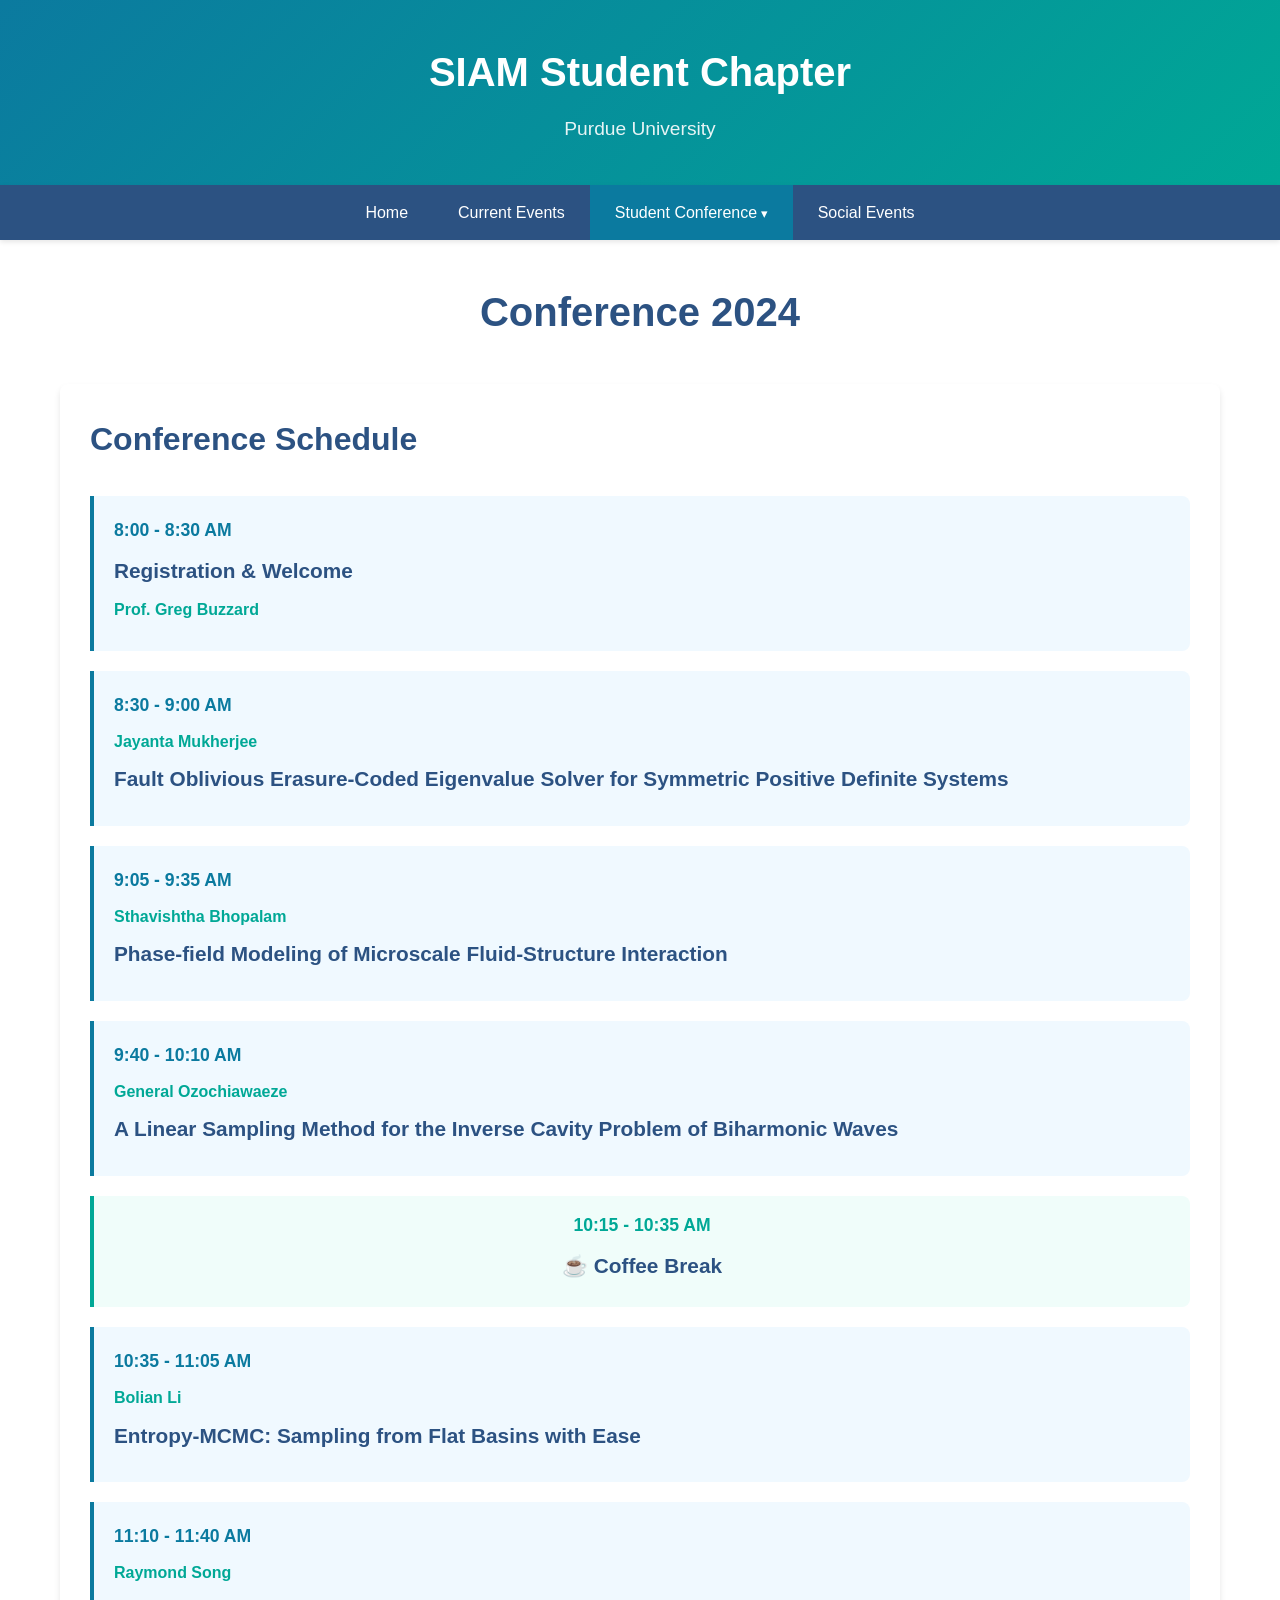
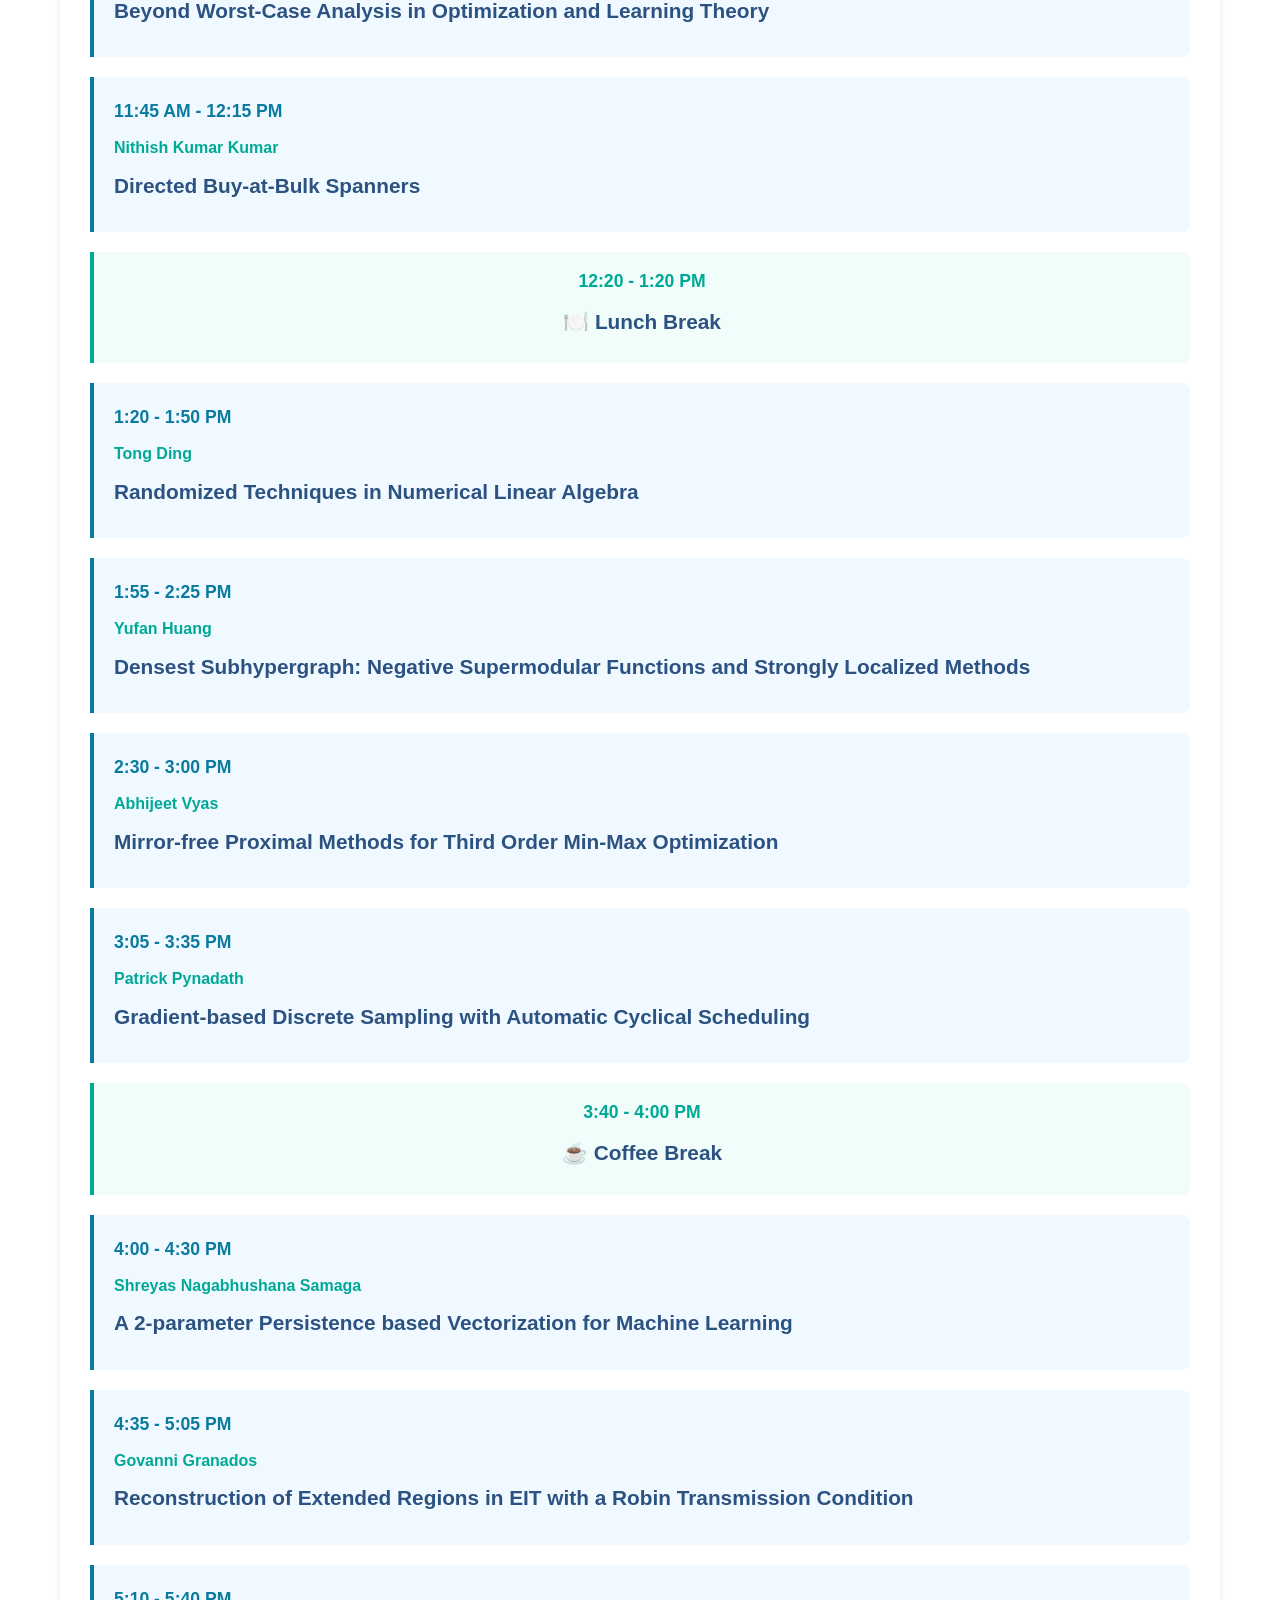
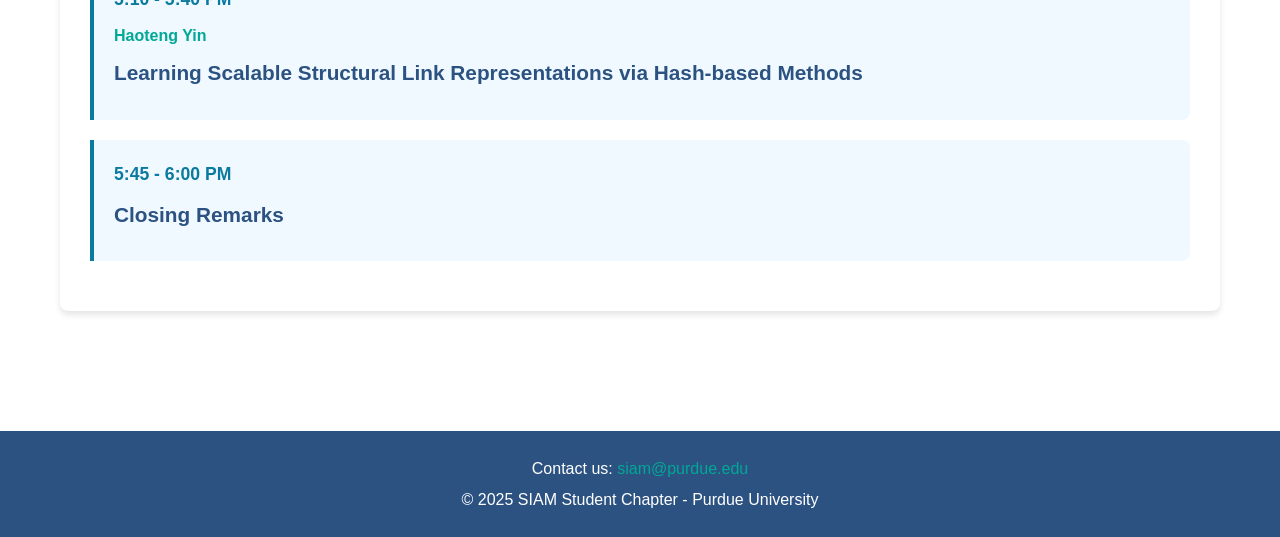
==== conference-2024.html @ 94945d8a "Linked the conference 2026 page from all other pages." ====
<!DOCTYPE html>
<html lang="en">
<head>
    <meta charset="UTF-8">
    <meta name="viewport" content="width=device-width, initial-scale=1.0">
    <title>Conference 2024 - SIAM Student Chapter</title>
    <style>
        * {
            margin: 0;
            padding: 0;
            box-sizing: border-box;
        }
        
        body {
            font-family: 'Segoe UI', Tahoma, Geneva, Verdana, sans-serif;
            line-height: 1.6;
            color: #333;
        }
        
        header {
            background: linear-gradient(135deg, #0B7A9F 0%, #00A896 100%);
            color: white;
            padding: 40px 20px;
            text-align: center;
        }
        
        header h1 {
            font-size: 2.5em;
            margin-bottom: 10px;
        }
        
        header p {
            font-size: 1.2em;
            opacity: 0.9;
        }
        
        nav {
            background-color: #2c5282;
            padding: 0;
            box-shadow: 0 2px 5px rgba(0,0,0,0.1);
        }
        
        nav ul {
            list-style: none;
            display: flex;
            justify-content: center;
            flex-wrap: wrap;
        }
        
        nav ul li {
            margin: 0;
            position: relative;
        }
        
        nav ul li a {
            display: block;
            padding: 15px 25px;
            color: white;
            text-decoration: none;
            transition: background-color 0.3s;
        }
        
        nav ul li a:hover,
        nav ul li a.active {
            background-color: #0B7A9F;
        }
        
        .dropdown {
            position: relative;
        }
        
        .dropdown-content {
            display: none;
            position: absolute;
            background-color: #2c5282;
            min-width: 200px;
            box-shadow: 0px 8px 16px rgba(0,0,0,0.2);
            z-index: 1;
            top: 100%;
            left: 0;
        }
        
        .dropdown-content a {
            padding: 12px 20px;
            display: block;
            border-bottom: 1px solid rgba(255,255,255,0.1);
        }
        
        .dropdown-content a:hover {
            background-color: #0B7A9F;
        }
        
        .dropdown:hover .dropdown-content {
            display: block;
        }
        
        .dropdown > a::after {
            content: ' ▾';
            font-size: 0.8em;
        }
        
        .container {
            max-width: 1200px;
            margin: 0 auto;
            padding: 40px 20px;
        }
        
        .page-title {
            text-align: center;
            font-size: 2.5em;
            margin-bottom: 40px;
            color: #2c5282;
        }
        
        .schedule-section {
            background: white;
            border-radius: 8px;
            padding: 30px;
            box-shadow: 0 4px 6px rgba(0,0,0,0.1);
            margin-bottom: 30px;
        }
        
        .schedule-item {
            border-left: 4px solid #0B7A9F;
            padding: 20px;
            margin-bottom: 20px;
            background-color: #f0f9ff;
            border-radius: 0 8px 8px 0;
        }
        
        .schedule-item h3 {
            color: #2c5282;
            font-size: 1.3em;
            margin-bottom: 10px;
        }
        
        .schedule-item .time {
            font-weight: bold;
            color: #0B7A9F;
            font-size: 1.1em;
            margin-bottom: 10px;
        }
        
        .schedule-item .speaker {
            color: #00A896;
            font-weight: 600;
            margin-bottom: 8px;
        }
        
        .break-item {
            border-left: 4px solid #00A896;
            background-color: #f0fdfa;
            text-align: center;
            padding: 15px;
        }
        
        .break-item .time {
            color: #00A896;
        }
        
        footer {
            background-color: #2c5282;
            color: white;
            text-align: center;
            padding: 20px;
            margin-top: 50px;
        }
        
        footer p {
            margin: 5px 0;
        }
        
        footer a {
            color: #00A896;
            text-decoration: none;
        }
        
        footer a:hover {
            text-decoration: underline;
        }
    </style>
</head>
<body>
    <header>
        <h1>SIAM Student Chapter</h1>
        <p>Purdue University</p>
    </header>
    
    <nav>
        <ul>
            <li><a href="index.html">Home</a></li>
            <li><a href="events.html">Current Events</a></li>
            <li class="dropdown">
                <a href="conference.html" class="active">Student Conference</a>
                <div class="dropdown-content">
                    <a href="conference-2026.html">Conference 2026</a>
                    <a href="conference-2025.html">Conference 2025</a>
                    <a href="conference-2024.html">Conference 2024</a>
                </div>
            </li>
            <li><a href="social.html">Social Events</a></li>
        </ul>
    </nav>
    
    <div class="container">
        <h1 class="page-title">Conference 2024</h1>
        
        <div class="schedule-section">
            <h2 style="color: #2c5282; font-size: 2em; margin-bottom: 30px;">Conference Schedule</h2>
            
            <div class="schedule-item">
                <div class="time">8:00 - 8:30 AM</div>
                <h3>Registration & Welcome</h3>
                <div class="speaker">Prof. Greg Buzzard</div>
            </div>
            
            <div class="schedule-item">
                <div class="time">8:30 - 9:00 AM</div>
                <div class="speaker">Jayanta Mukherjee</div>
                <h3>Fault Oblivious Erasure-Coded Eigenvalue Solver for Symmetric Positive Definite Systems</h3>
            </div>
            
            <div class="schedule-item">
                <div class="time">9:05 - 9:35 AM</div>
                <div class="speaker">Sthavishtha Bhopalam</div>
                <h3>Phase-field Modeling of Microscale Fluid-Structure Interaction</h3>
            </div>
            
            <div class="schedule-item">
                <div class="time">9:40 - 10:10 AM</div>
                <div class="speaker">General Ozochiawaeze</div>
                <h3>A Linear Sampling Method for the Inverse Cavity Problem of Biharmonic Waves</h3>
            </div>
            
            <div class="schedule-item break-item">
                <div class="time">10:15 - 10:35 AM</div>
                <h3>☕ Coffee Break</h3>
            </div>
            
            <div class="schedule-item">
                <div class="time">10:35 - 11:05 AM</div>
                <div class="speaker">Bolian Li</div>
                <h3>Entropy-MCMC: Sampling from Flat Basins with Ease</h3>
            </div>
            
            <div class="schedule-item">
                <div class="time">11:10 - 11:40 AM</div>
                <div class="speaker">Raymond Song</div>
                <h3>Beyond Worst-Case Analysis in Optimization and Learning Theory</h3>
            </div>
            
            <div class="schedule-item">
                <div class="time">11:45 AM - 12:15 PM</div>
                <div class="speaker">Nithish Kumar Kumar</div>
                <h3>Directed Buy-at-Bulk Spanners</h3>
            </div>
            
            <div class="schedule-item break-item">
                <div class="time">12:20 - 1:20 PM</div>
                <h3>🍽️ Lunch Break</h3>
            </div>
            
            <div class="schedule-item">
                <div class="time">1:20 - 1:50 PM</div>
                <div class="speaker">Tong Ding</div>
                <h3>Randomized Techniques in Numerical Linear Algebra</h3>
            </div>
            
            <div class="schedule-item">
                <div class="time">1:55 - 2:25 PM</div>
                <div class="speaker">Yufan Huang</div>
                <h3>Densest Subhypergraph: Negative Supermodular Functions and Strongly Localized Methods</h3>
            </div>
            
            <div class="schedule-item">
                <div class="time">2:30 - 3:00 PM</div>
                <div class="speaker">Abhijeet Vyas</div>
                <h3>Mirror-free Proximal Methods for Third Order Min-Max Optimization</h3>
            </div>
            
            <div class="schedule-item">
                <div class="time">3:05 - 3:35 PM</div>
                <div class="speaker">Patrick Pynadath</div>
                <h3>Gradient-based Discrete Sampling with Automatic Cyclical Scheduling</h3>
            </div>
            
            <div class="schedule-item break-item">
                <div class="time">3:40 - 4:00 PM</div>
                <h3>☕ Coffee Break</h3>
            </div>
            
            <div class="schedule-item">
                <div class="time">4:00 - 4:30 PM</div>
                <div class="speaker">Shreyas Nagabhushana Samaga</div>
                <h3>A 2-parameter Persistence based Vectorization for Machine Learning</h3>
            </div>
            
            <div class="schedule-item">
                <div class="time">4:35 - 5:05 PM</div>
                <div class="speaker">Govanni Granados</div>
                <h3>Reconstruction of Extended Regions in EIT with a Robin Transmission Condition</h3>
            </div>
            
            <div class="schedule-item">
                <div class="time">5:10 - 5:40 PM</div>
                <div class="speaker">Haoteng Yin</div>
                <h3>Learning Scalable Structural Link Representations via Hash-based Methods</h3>
            </div>
            
            <div class="schedule-item">
                <div class="time">5:45 - 6:00 PM</div>
                <h3>Closing Remarks</h3>
            </div>
        </div>
    </div>
    
    <footer>
        <p>Contact us: <a href="mailto:siam@purdue.edu">siam@purdue.edu</a></p>
        <p>&copy; 2025 SIAM Student Chapter - Purdue University</p>
    </footer>
</body>
</html>
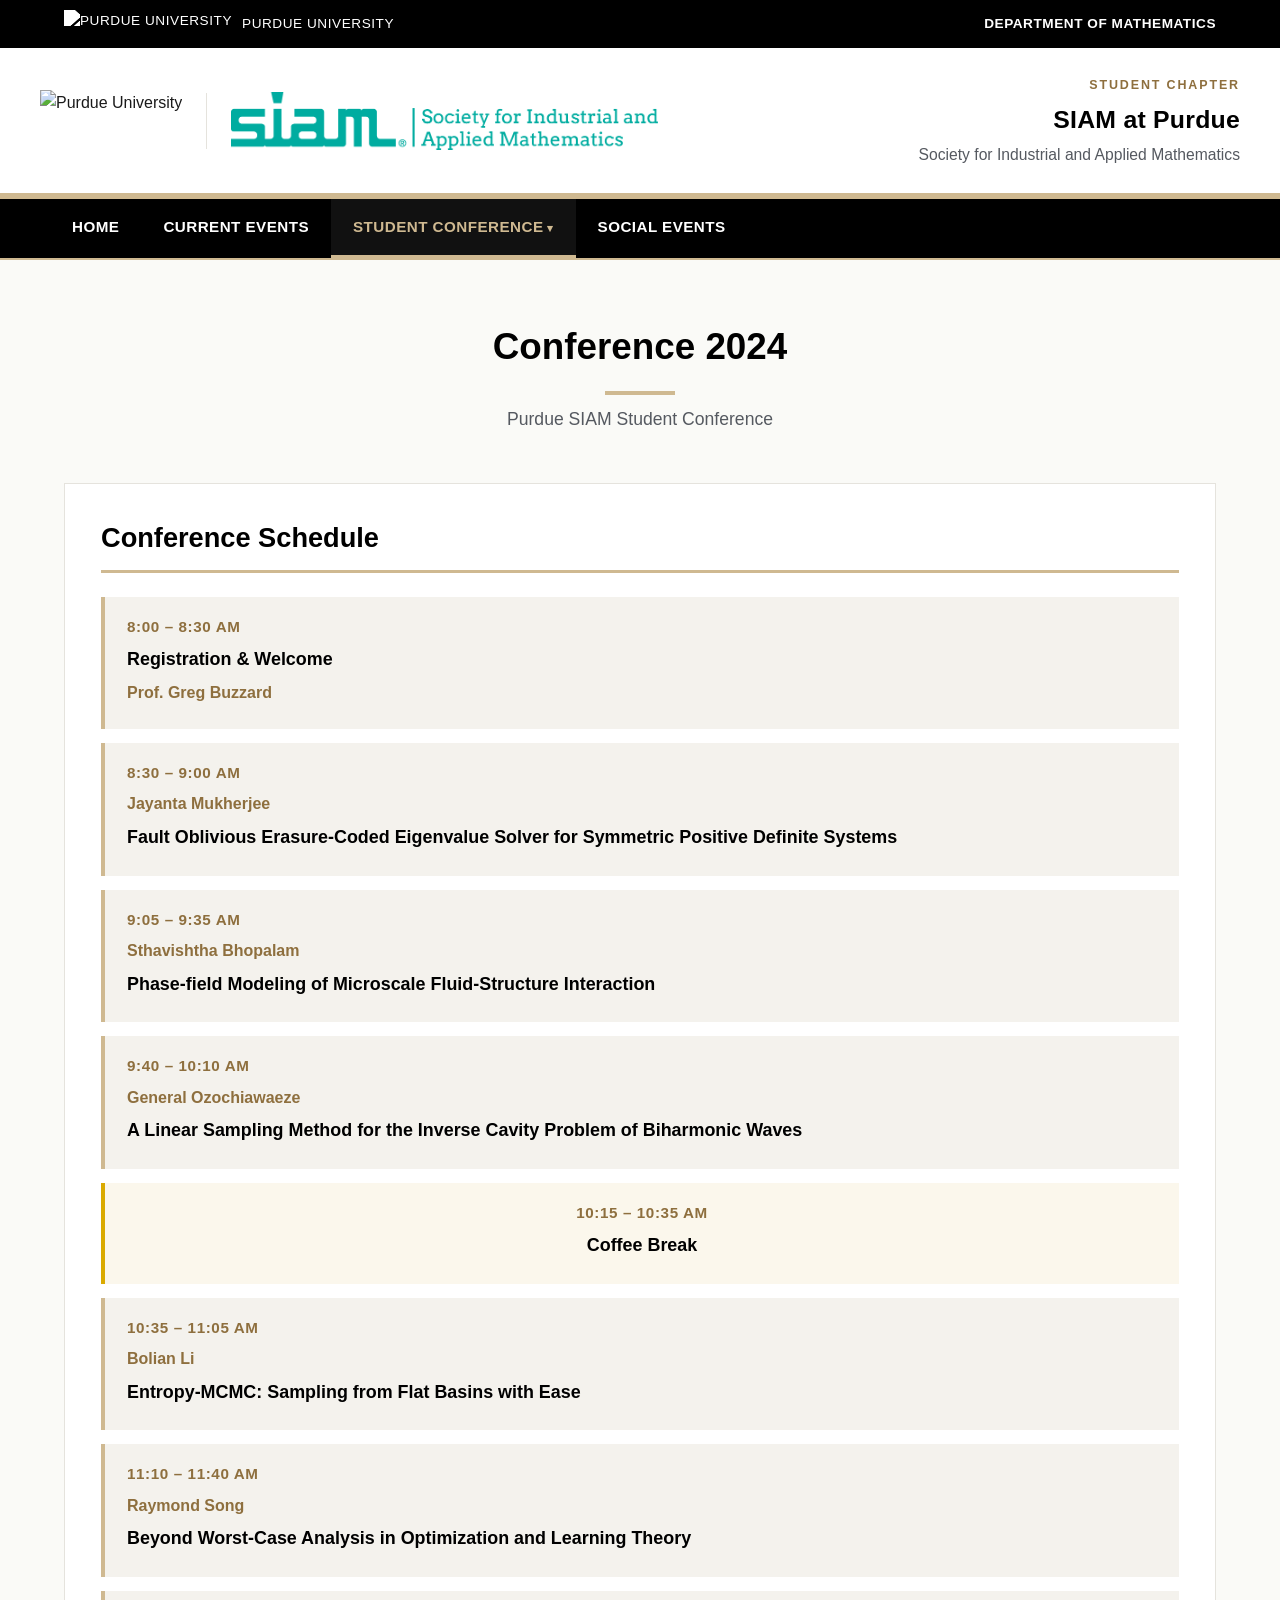
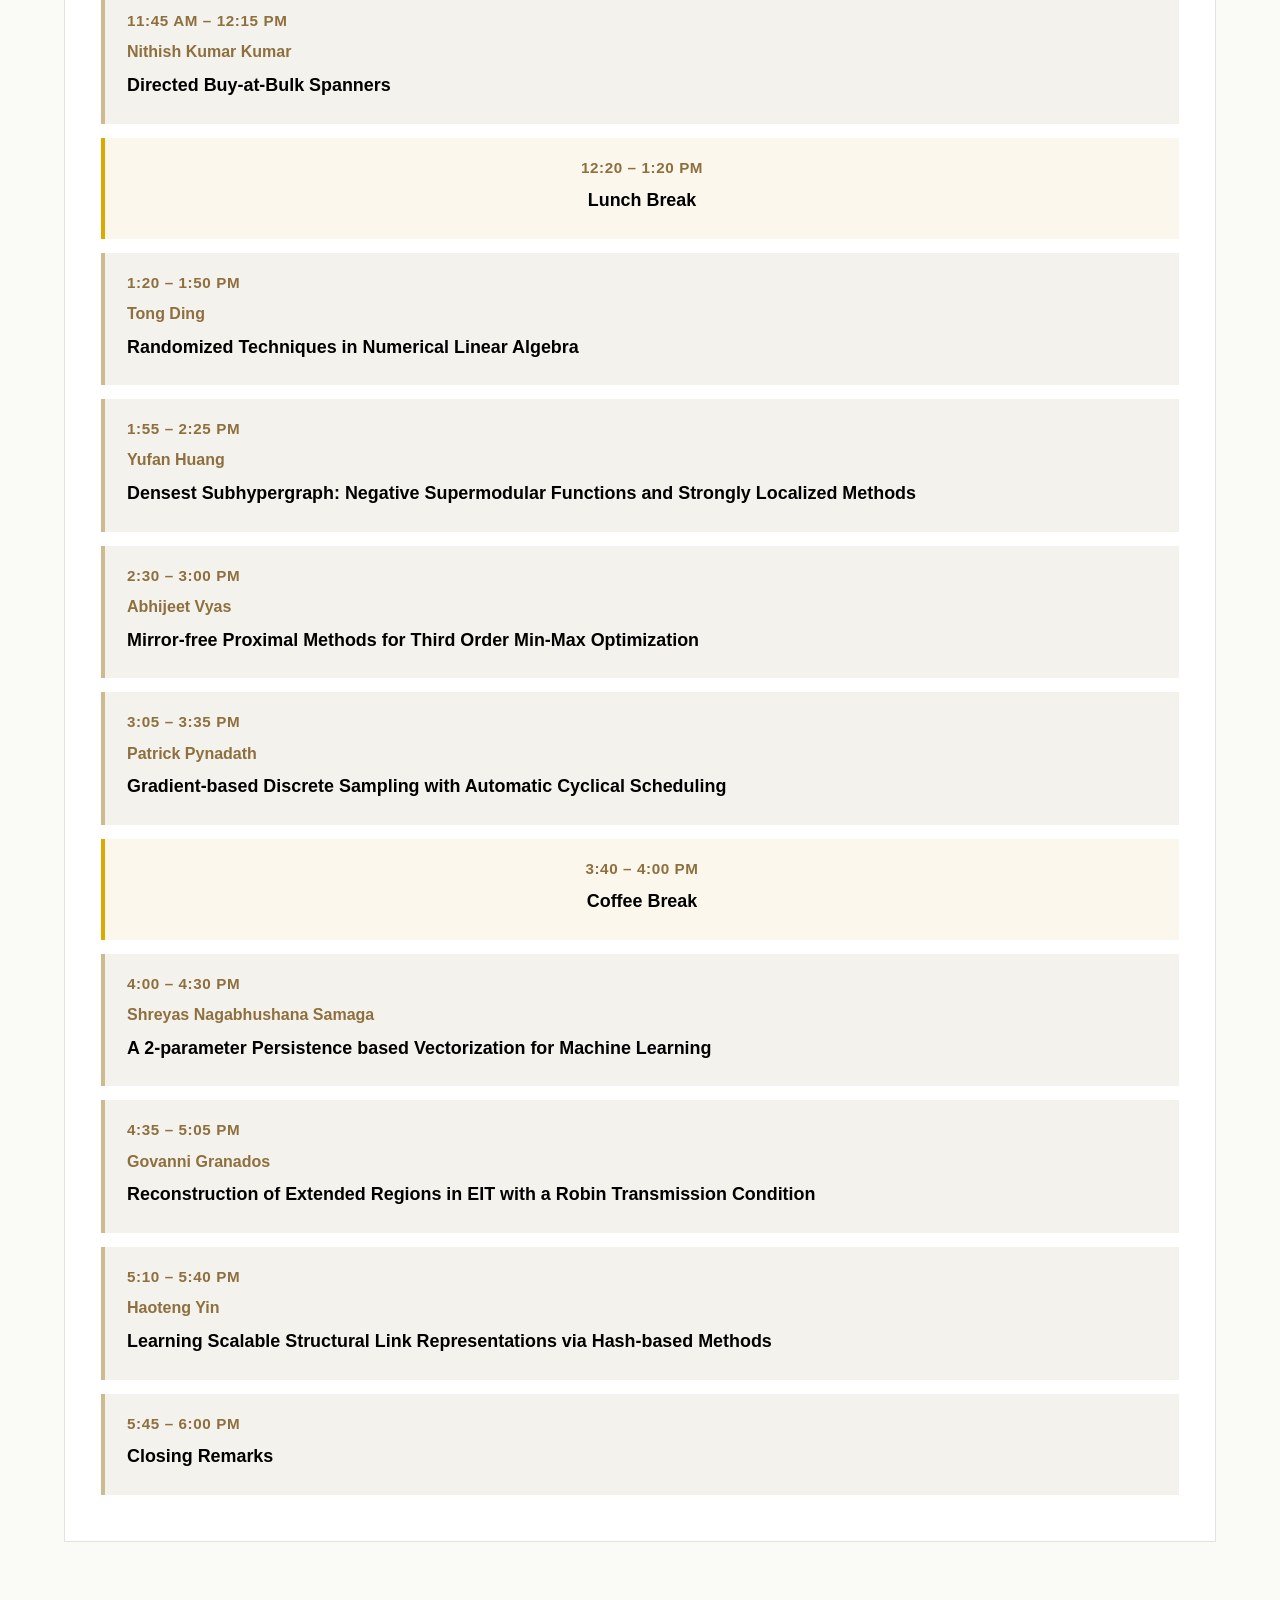
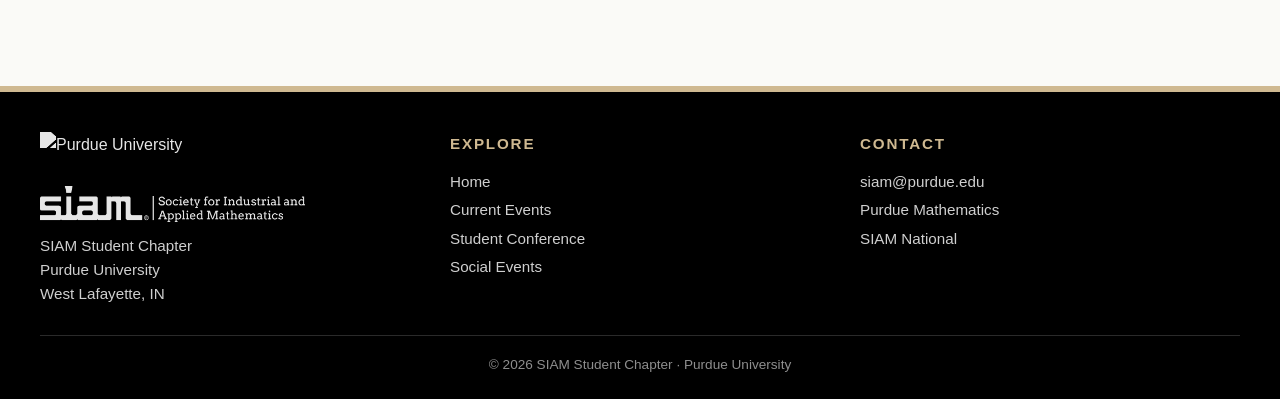
==== commit 7f2ffdf2: "consist with Purdue tone" ====
--- a/conference-2024.html
+++ b/conference-2024.html
@@ -3,190 +3,36 @@
 <head>
     <meta charset="UTF-8">
     <meta name="viewport" content="width=device-width, initial-scale=1.0">
-    <title>Conference 2024 - SIAM Student Chapter</title>
-    <style>
-        * {
-            margin: 0;
-            padding: 0;
-            box-sizing: border-box;
-        }
-        
-        body {
-            font-family: 'Segoe UI', Tahoma, Geneva, Verdana, sans-serif;
-            line-height: 1.6;
-            color: #333;
-        }
-        
-        header {
-            background: linear-gradient(135deg, #0B7A9F 0%, #00A896 100%);
-            color: white;
-            padding: 40px 20px;
-            text-align: center;
-        }
-        
-        header h1 {
-            font-size: 2.5em;
-            margin-bottom: 10px;
-        }
-        
-        header p {
-            font-size: 1.2em;
-            opacity: 0.9;
-        }
-        
-        nav {
-            background-color: #2c5282;
-            padding: 0;
-            box-shadow: 0 2px 5px rgba(0,0,0,0.1);
-        }
-        
-        nav ul {
-            list-style: none;
-            display: flex;
-            justify-content: center;
-            flex-wrap: wrap;
-        }
-        
-        nav ul li {
-            margin: 0;
-            position: relative;
-        }
-        
-        nav ul li a {
-            display: block;
-            padding: 15px 25px;
-            color: white;
-            text-decoration: none;
-            transition: background-color 0.3s;
-        }
-        
-        nav ul li a:hover,
-        nav ul li a.active {
-            background-color: #0B7A9F;
-        }
-        
-        .dropdown {
-            position: relative;
-        }
-        
-        .dropdown-content {
-            display: none;
-            position: absolute;
-            background-color: #2c5282;
-            min-width: 200px;
-            box-shadow: 0px 8px 16px rgba(0,0,0,0.2);
-            z-index: 1;
-            top: 100%;
-            left: 0;
-        }
-        
-        .dropdown-content a {
-            padding: 12px 20px;
-            display: block;
-            border-bottom: 1px solid rgba(255,255,255,0.1);
-        }
-        
-        .dropdown-content a:hover {
-            background-color: #0B7A9F;
-        }
-        
-        .dropdown:hover .dropdown-content {
-            display: block;
-        }
-        
-        .dropdown > a::after {
-            content: ' ▾';
-            font-size: 0.8em;
-        }
-        
-        .container {
-            max-width: 1200px;
-            margin: 0 auto;
-            padding: 40px 20px;
-        }
-        
-        .page-title {
-            text-align: center;
-            font-size: 2.5em;
-            margin-bottom: 40px;
-            color: #2c5282;
-        }
-        
-        .schedule-section {
-            background: white;
-            border-radius: 8px;
-            padding: 30px;
-            box-shadow: 0 4px 6px rgba(0,0,0,0.1);
-            margin-bottom: 30px;
-        }
-        
-        .schedule-item {
-            border-left: 4px solid #0B7A9F;
-            padding: 20px;
-            margin-bottom: 20px;
-            background-color: #f0f9ff;
-            border-radius: 0 8px 8px 0;
-        }
-        
-        .schedule-item h3 {
-            color: #2c5282;
-            font-size: 1.3em;
-            margin-bottom: 10px;
-        }
-        
-        .schedule-item .time {
-            font-weight: bold;
-            color: #0B7A9F;
-            font-size: 1.1em;
-            margin-bottom: 10px;
-        }
-        
-        .schedule-item .speaker {
-            color: #00A896;
-            font-weight: 600;
-            margin-bottom: 8px;
-        }
-        
-        .break-item {
-            border-left: 4px solid #00A896;
-            background-color: #f0fdfa;
-            text-align: center;
-            padding: 15px;
-        }
-        
-        .break-item .time {
-            color: #00A896;
-        }
-        
-        footer {
-            background-color: #2c5282;
-            color: white;
-            text-align: center;
-            padding: 20px;
-            margin-top: 50px;
-        }
-        
-        footer p {
-            margin: 5px 0;
-        }
-        
-        footer a {
-            color: #00A896;
-            text-decoration: none;
-        }
-        
-        footer a:hover {
-            text-decoration: underline;
-        }
-    </style>
+    <title>Conference 2024 — SIAM Student Chapter at Purdue</title>
+    <link rel="stylesheet" href="styles.css">
 </head>
 <body>
-    <header>
-        <h1>SIAM Student Chapter</h1>
-        <p>Purdue University</p>
+    <div class="brandbar">
+        <div class="brandbar-inner">
+            <div class="pu-wordmark">
+                <img src="images/PU.png" alt="Purdue University">
+                <span>Purdue University</span>
+            </div>
+            <div><a href="https://www.purdue.edu/science/math/" target="_blank" rel="noopener">Department of Mathematics</a></div>
+        </div>
+    </div>
+
+    <header class="site-header">
+        <div class="header-inner">
+            <div class="header-logos">
+                <img src="images/PU.png" alt="Purdue University" class="logo-purdue">
+                <span class="logo-divider"></span>
+                <img src="images/siam_logo.png" alt="SIAM" class="logo-siam">
+            </div>
+            <div class="header-titles">
+                <div class="eyebrow">Student Chapter</div>
+                <h1>SIAM at Purdue</h1>
+                <div class="sub">Society for Industrial and Applied Mathematics</div>
+            </div>
+        </div>
     </header>
-    
-    <nav>
+
+    <nav class="primary">
         <ul>
             <li><a href="index.html">Home</a></li>
             <li><a href="events.html">Current Events</a></li>
@@ -201,122 +47,146 @@
             <li><a href="social.html">Social Events</a></li>
         </ul>
     </nav>
-    
+
     <div class="container">
         <h1 class="page-title">Conference 2024</h1>
-        
+        <p class="page-subtitle">Purdue SIAM Student Conference</p>
+
         <div class="schedule-section">
-            <h2 style="color: #2c5282; font-size: 2em; margin-bottom: 30px;">Conference Schedule</h2>
-            
+            <h2>Conference Schedule</h2>
+
             <div class="schedule-item">
-                <div class="time">8:00 - 8:30 AM</div>
-                <h3>Registration & Welcome</h3>
+                <div class="time">8:00 – 8:30 AM</div>
+                <h3>Registration &amp; Welcome</h3>
                 <div class="speaker">Prof. Greg Buzzard</div>
             </div>
-            
+
             <div class="schedule-item">
-                <div class="time">8:30 - 9:00 AM</div>
+                <div class="time">8:30 – 9:00 AM</div>
                 <div class="speaker">Jayanta Mukherjee</div>
                 <h3>Fault Oblivious Erasure-Coded Eigenvalue Solver for Symmetric Positive Definite Systems</h3>
             </div>
-            
+
             <div class="schedule-item">
-                <div class="time">9:05 - 9:35 AM</div>
+                <div class="time">9:05 – 9:35 AM</div>
                 <div class="speaker">Sthavishtha Bhopalam</div>
                 <h3>Phase-field Modeling of Microscale Fluid-Structure Interaction</h3>
             </div>
-            
+
             <div class="schedule-item">
-                <div class="time">9:40 - 10:10 AM</div>
+                <div class="time">9:40 – 10:10 AM</div>
                 <div class="speaker">General Ozochiawaeze</div>
                 <h3>A Linear Sampling Method for the Inverse Cavity Problem of Biharmonic Waves</h3>
             </div>
-            
+
             <div class="schedule-item break-item">
-                <div class="time">10:15 - 10:35 AM</div>
-                <h3>☕ Coffee Break</h3>
+                <div class="time">10:15 – 10:35 AM</div>
+                <h3>Coffee Break</h3>
             </div>
-            
+
             <div class="schedule-item">
-                <div class="time">10:35 - 11:05 AM</div>
+                <div class="time">10:35 – 11:05 AM</div>
                 <div class="speaker">Bolian Li</div>
                 <h3>Entropy-MCMC: Sampling from Flat Basins with Ease</h3>
             </div>
-            
+
             <div class="schedule-item">
-                <div class="time">11:10 - 11:40 AM</div>
+                <div class="time">11:10 – 11:40 AM</div>
                 <div class="speaker">Raymond Song</div>
                 <h3>Beyond Worst-Case Analysis in Optimization and Learning Theory</h3>
             </div>
-            
+
             <div class="schedule-item">
-                <div class="time">11:45 AM - 12:15 PM</div>
+                <div class="time">11:45 AM – 12:15 PM</div>
                 <div class="speaker">Nithish Kumar Kumar</div>
                 <h3>Directed Buy-at-Bulk Spanners</h3>
             </div>
-            
+
             <div class="schedule-item break-item">
-                <div class="time">12:20 - 1:20 PM</div>
-                <h3>🍽️ Lunch Break</h3>
+                <div class="time">12:20 – 1:20 PM</div>
+                <h3>Lunch Break</h3>
             </div>
-            
+
             <div class="schedule-item">
-                <div class="time">1:20 - 1:50 PM</div>
+                <div class="time">1:20 – 1:50 PM</div>
                 <div class="speaker">Tong Ding</div>
                 <h3>Randomized Techniques in Numerical Linear Algebra</h3>
             </div>
-            
+
             <div class="schedule-item">
-                <div class="time">1:55 - 2:25 PM</div>
+                <div class="time">1:55 – 2:25 PM</div>
                 <div class="speaker">Yufan Huang</div>
                 <h3>Densest Subhypergraph: Negative Supermodular Functions and Strongly Localized Methods</h3>
             </div>
-            
+
             <div class="schedule-item">
-                <div class="time">2:30 - 3:00 PM</div>
+                <div class="time">2:30 – 3:00 PM</div>
                 <div class="speaker">Abhijeet Vyas</div>
                 <h3>Mirror-free Proximal Methods for Third Order Min-Max Optimization</h3>
             </div>
-            
+
             <div class="schedule-item">
-                <div class="time">3:05 - 3:35 PM</div>
+                <div class="time">3:05 – 3:35 PM</div>
                 <div class="speaker">Patrick Pynadath</div>
                 <h3>Gradient-based Discrete Sampling with Automatic Cyclical Scheduling</h3>
             </div>
-            
+
             <div class="schedule-item break-item">
-                <div class="time">3:40 - 4:00 PM</div>
-                <h3>☕ Coffee Break</h3>
+                <div class="time">3:40 – 4:00 PM</div>
+                <h3>Coffee Break</h3>
             </div>
-            
+
             <div class="schedule-item">
-                <div class="time">4:00 - 4:30 PM</div>
+                <div class="time">4:00 – 4:30 PM</div>
                 <div class="speaker">Shreyas Nagabhushana Samaga</div>
                 <h3>A 2-parameter Persistence based Vectorization for Machine Learning</h3>
             </div>
-            
+
             <div class="schedule-item">
-                <div class="time">4:35 - 5:05 PM</div>
+                <div class="time">4:35 – 5:05 PM</div>
                 <div class="speaker">Govanni Granados</div>
                 <h3>Reconstruction of Extended Regions in EIT with a Robin Transmission Condition</h3>
             </div>
-            
+
             <div class="schedule-item">
-                <div class="time">5:10 - 5:40 PM</div>
+                <div class="time">5:10 – 5:40 PM</div>
                 <div class="speaker">Haoteng Yin</div>
                 <h3>Learning Scalable Structural Link Representations via Hash-based Methods</h3>
             </div>
-            
+
             <div class="schedule-item">
-                <div class="time">5:45 - 6:00 PM</div>
+                <div class="time">5:45 – 6:00 PM</div>
                 <h3>Closing Remarks</h3>
             </div>
         </div>
     </div>
-    
-    <footer>
-        <p>Contact us: <a href="mailto:siam@purdue.edu">siam@purdue.edu</a></p>
-        <p>&copy; 2025 SIAM Student Chapter - Purdue University</p>
+
+    <footer class="site-footer">
+        <div class="footer-inner">
+            <div class="footer-col">
+                <div class="footer-logos">
+                    <img src="images/PU.png" alt="Purdue University">
+                    <img src="images/siam_logo.png" alt="SIAM">
+                </div>
+                <p>SIAM Student Chapter<br>Purdue University<br>West Lafayette, IN</p>
+            </div>
+            <div class="footer-col">
+                <h4>Explore</h4>
+                <a href="index.html">Home</a>
+                <a href="events.html">Current Events</a>
+                <a href="conference.html">Student Conference</a>
+                <a href="social.html">Social Events</a>
+            </div>
+            <div class="footer-col">
+                <h4>Contact</h4>
+                <a href="mailto:siam@purdue.edu">siam@purdue.edu</a>
+                <a href="https://www.purdue.edu/science/math/" target="_blank" rel="noopener">Purdue Mathematics</a>
+                <a href="https://www.siam.org/" target="_blank" rel="noopener">SIAM National</a>
+            </div>
+        </div>
+        <div class="footer-bottom">
+            &copy; 2026 SIAM Student Chapter · Purdue University
+        </div>
     </footer>
 </body>
 </html>
--- a/styles.css
+++ b/styles.css
@@ -0,0 +1,775 @@
+/* SIAM Student Chapter — Purdue University
+   Purdue-inspired brand palette:
+   - Boilermaker Gold:  #CFB991
+   - Black:             #000000
+   - Rush (deep gold):  #8E6F3E
+   - Field (bright):    #DAAA00
+   - Steel Gray:        #555960
+   - Cool Gray:         #6F727B
+*/
+
+:root {
+    --pu-gold: #CFB991;
+    --pu-gold-dark: #8E6F3E;
+    --pu-gold-bright: #DAAA00;
+    --pu-black: #000000;
+    --pu-steel: #555960;
+    --pu-cool: #6F727B;
+    --pu-light: #F4F2ED;
+    --pu-bg: #ffffff;
+    --pu-page: #fafaf7;
+    --text: #1a1a1a;
+    --text-muted: #4a4a4a;
+    --border: #e5e3dd;
+}
+
+* { margin: 0; padding: 0; box-sizing: border-box; }
+
+html { scroll-behavior: smooth; }
+
+body {
+    font-family: -apple-system, BlinkMacSystemFont, "Segoe UI", "Helvetica Neue",
+                 Arial, sans-serif;
+    line-height: 1.6;
+    color: var(--text);
+    background-color: var(--pu-page);
+    -webkit-font-smoothing: antialiased;
+}
+
+a { color: var(--pu-gold-dark); }
+a:hover { text-decoration: underline; }
+
+/* ---------- Top Brand Bar (Purdue-style black bar) ---------- */
+.brandbar {
+    background: var(--pu-black);
+    color: #fff;
+    padding: 10px 0;
+    font-size: 0.85em;
+    letter-spacing: 0.04em;
+    text-transform: uppercase;
+}
+.brandbar-inner {
+    max-width: 1200px;
+    margin: 0 auto;
+    padding: 0 24px;
+    display: flex;
+    align-items: center;
+    justify-content: space-between;
+    gap: 20px;
+}
+.brandbar a {
+    color: #fff;
+    text-decoration: none;
+    font-weight: 600;
+}
+.brandbar a:hover { color: var(--pu-gold); text-decoration: none; }
+.brandbar .pu-wordmark {
+    display: flex;
+    align-items: center;
+    gap: 10px;
+}
+.brandbar .pu-wordmark img {
+    height: 28px;
+    width: auto;
+    filter: brightness(0) invert(1);
+}
+
+/* ---------- Header: white with two logos, gold accent ---------- */
+header.site-header {
+    background: #fff;
+    border-bottom: 6px solid var(--pu-gold);
+    padding: 28px 20px 26px;
+}
+.header-inner {
+    max-width: 1200px;
+    margin: 0 auto;
+    display: flex;
+    align-items: center;
+    justify-content: space-between;
+    flex-wrap: wrap;
+    gap: 24px;
+}
+.header-logos {
+    display: flex;
+    align-items: center;
+    gap: 24px;
+    flex-wrap: wrap;
+}
+.header-logos img {
+    display: block;
+    width: auto;
+}
+.header-logos .logo-purdue { height: 62px; }
+.header-logos .logo-siam   { height: 58px; }
+.header-logos .logo-divider {
+    width: 1px;
+    height: 56px;
+    background: var(--border);
+}
+.header-titles { text-align: right; }
+.header-titles .eyebrow {
+    color: var(--pu-gold-dark);
+    font-weight: 700;
+    letter-spacing: 0.15em;
+    text-transform: uppercase;
+    font-size: 0.78em;
+    margin-bottom: 4px;
+}
+.header-titles h1 {
+    color: var(--pu-black);
+    font-size: 1.55em;
+    font-weight: 700;
+    letter-spacing: 0.01em;
+}
+.header-titles .sub {
+    color: var(--pu-steel);
+    font-size: 0.98em;
+    margin-top: 2px;
+}
+
+/* ---------- Primary Navigation ---------- */
+nav.primary {
+    background: var(--pu-black);
+    position: sticky;
+    top: 0;
+    z-index: 100;
+    box-shadow: 0 2px 0 var(--pu-gold);
+}
+nav.primary ul {
+    max-width: 1200px;
+    margin: 0 auto;
+    list-style: none;
+    display: flex;
+    justify-content: flex-start;
+    flex-wrap: wrap;
+    padding: 0 10px;
+}
+nav.primary ul li { position: relative; }
+nav.primary ul li a {
+    display: block;
+    padding: 16px 22px;
+    color: #fff;
+    text-decoration: none;
+    font-weight: 600;
+    font-size: 0.95em;
+    letter-spacing: 0.03em;
+    text-transform: uppercase;
+    border-bottom: 3px solid transparent;
+    transition: color 0.2s ease, border-color 0.2s ease, background 0.2s ease;
+}
+nav.primary ul li a:hover,
+nav.primary ul li a.active {
+    color: var(--pu-gold);
+    border-bottom-color: var(--pu-gold);
+    background: #111;
+    text-decoration: none;
+}
+.dropdown-content {
+    display: none;
+    position: absolute;
+    background: var(--pu-black);
+    min-width: 220px;
+    box-shadow: 0 8px 18px rgba(0,0,0,0.25);
+    top: 100%;
+    left: 0;
+    z-index: 10;
+    border-top: 3px solid var(--pu-gold);
+}
+.dropdown-content a {
+    padding: 12px 20px;
+    display: block;
+    border-bottom: 1px solid rgba(255,255,255,0.08);
+    text-transform: none;
+    letter-spacing: 0;
+}
+.dropdown-content a:hover { background: #111; color: var(--pu-gold); }
+.dropdown:hover .dropdown-content { display: block; }
+.dropdown > a::after { content: ' ▾'; font-size: 0.75em; }
+
+/* ---------- Hero (used on homepage) ---------- */
+.hero {
+    background:
+      linear-gradient(135deg, rgba(0,0,0,0.82) 0%, rgba(0,0,0,0.60) 100%),
+      linear-gradient(135deg, #1a1a1a 0%, #2b2b2b 100%);
+    color: #fff;
+    padding: 80px 20px 90px;
+    text-align: center;
+    border-bottom: 6px solid var(--pu-gold);
+}
+.hero-inner { max-width: 900px; margin: 0 auto; }
+.hero .eyebrow {
+    color: var(--pu-gold);
+    letter-spacing: 0.25em;
+    text-transform: uppercase;
+    font-weight: 700;
+    font-size: 0.85em;
+    margin-bottom: 14px;
+}
+.hero h1 {
+    font-size: 2.8em;
+    line-height: 1.15;
+    font-weight: 700;
+    margin-bottom: 14px;
+}
+.hero h1 .accent { color: var(--pu-gold); }
+.hero p {
+    font-size: 1.2em;
+    color: #e5e5e5;
+    max-width: 720px;
+    margin: 0 auto;
+}
+.hero-cta {
+    margin-top: 30px;
+    display: inline-flex;
+    gap: 14px;
+    flex-wrap: wrap;
+    justify-content: center;
+}
+.btn {
+    display: inline-block;
+    padding: 12px 28px;
+    border-radius: 2px;
+    font-weight: 700;
+    text-decoration: none;
+    text-transform: uppercase;
+    letter-spacing: 0.08em;
+    font-size: 0.88em;
+    transition: transform 0.2s ease, background 0.2s ease, color 0.2s ease;
+    border: 2px solid transparent;
+}
+.btn-gold { background: var(--pu-gold); color: var(--pu-black); }
+.btn-gold:hover { background: var(--pu-gold-bright); text-decoration: none; }
+.btn-outline { border-color: var(--pu-gold); color: var(--pu-gold); }
+.btn-outline:hover { background: var(--pu-gold); color: var(--pu-black); text-decoration: none; }
+
+/* ---------- Content containers ---------- */
+.container {
+    max-width: 1200px;
+    margin: 0 auto;
+    padding: 60px 24px;
+}
+
+.page-title {
+    text-align: center;
+    font-size: 2.3em;
+    color: var(--pu-black);
+    font-weight: 700;
+    margin-bottom: 10px;
+}
+.page-title::after {
+    content: '';
+    display: block;
+    width: 70px;
+    height: 4px;
+    background: var(--pu-gold);
+    margin: 14px auto 0;
+}
+.page-subtitle {
+    text-align: center;
+    font-size: 1.1em;
+    color: var(--pu-steel);
+    margin-bottom: 50px;
+}
+
+.section-title {
+    text-align: center;
+    font-size: 1.9em;
+    color: var(--pu-black);
+    font-weight: 700;
+    margin-bottom: 36px;
+}
+.section-title::after {
+    content: '';
+    display: block;
+    width: 60px;
+    height: 4px;
+    background: var(--pu-gold);
+    margin: 12px auto 0;
+}
+
+/* ---------- Cards (generic) ---------- */
+.card {
+    background: #fff;
+    border: 1px solid var(--border);
+    border-top: 4px solid var(--pu-gold);
+    border-radius: 4px;
+    padding: 28px;
+    box-shadow: 0 2px 6px rgba(0,0,0,0.04);
+    transition: transform 0.25s ease, box-shadow 0.25s ease;
+}
+.card:hover {
+    transform: translateY(-3px);
+    box-shadow: 0 10px 22px rgba(0,0,0,0.08);
+}
+
+/* ---------- About (homepage) ---------- */
+.about-section {
+    background: #fff;
+    border: 1px solid var(--border);
+    border-left: 6px solid var(--pu-gold);
+    padding: 40px 44px;
+    margin-bottom: 60px;
+}
+.about-section h2 {
+    color: var(--pu-black);
+    font-size: 1.6em;
+    margin-bottom: 14px;
+    font-weight: 700;
+}
+.about-section h2::after {
+    content: '';
+    display: block;
+    width: 50px;
+    height: 3px;
+    background: var(--pu-gold);
+    margin-top: 10px;
+}
+.about-section p {
+    font-size: 1.08em;
+    color: var(--text-muted);
+    line-height: 1.8;
+    max-width: 900px;
+}
+
+/* ---------- Quick-links grid (homepage) ---------- */
+.quicklinks {
+    display: grid;
+    grid-template-columns: repeat(auto-fit, minmax(240px, 1fr));
+    gap: 22px;
+    margin-bottom: 60px;
+}
+.quicklink {
+    background: #fff;
+    border: 1px solid var(--border);
+    padding: 28px 24px;
+    text-decoration: none;
+    color: var(--text);
+    position: relative;
+    transition: transform 0.25s ease, box-shadow 0.25s ease, border-color 0.25s ease;
+}
+.quicklink::before {
+    content: '';
+    position: absolute;
+    top: 0; left: 0;
+    width: 100%;
+    height: 4px;
+    background: var(--pu-gold);
+    transform: scaleX(0.25);
+    transform-origin: left;
+    transition: transform 0.3s ease;
+}
+.quicklink:hover {
+    transform: translateY(-4px);
+    border-color: var(--pu-gold);
+    box-shadow: 0 8px 20px rgba(0,0,0,0.08);
+    text-decoration: none;
+}
+.quicklink:hover::before { transform: scaleX(1); }
+.quicklink h3 {
+    color: var(--pu-black);
+    font-size: 1.2em;
+    font-weight: 700;
+    margin-bottom: 8px;
+}
+.quicklink p { color: var(--pu-steel); font-size: 0.96em; }
+.quicklink .arrow {
+    color: var(--pu-gold-dark);
+    font-weight: 700;
+    margin-top: 12px;
+    display: inline-block;
+    letter-spacing: 0.08em;
+    font-size: 0.85em;
+    text-transform: uppercase;
+}
+
+/* ---------- Officers grid ---------- */
+.officers-grid {
+    display: grid;
+    grid-template-columns: repeat(auto-fit, minmax(230px, 1fr));
+    gap: 26px;
+}
+.officer-card {
+    background: #fff;
+    border: 1px solid var(--border);
+    padding: 26px 20px;
+    text-align: center;
+    transition: transform 0.25s ease, box-shadow 0.25s ease, border-color 0.25s ease;
+}
+.officer-card:hover {
+    transform: translateY(-5px);
+    border-color: var(--pu-gold);
+    box-shadow: 0 10px 22px rgba(0,0,0,0.08);
+}
+.officer-photo {
+    width: 140px;
+    height: 140px;
+    border-radius: 50%;
+    margin: 0 auto 18px;
+    overflow: hidden;
+    border: 3px solid var(--pu-gold);
+    background: var(--pu-light);
+}
+.officer-photo img { width: 100%; height: 100%; object-fit: cover; display: block; }
+.officer-name {
+    font-size: 1.15em;
+    font-weight: 700;
+    color: var(--pu-black);
+    margin-bottom: 4px;
+}
+.officer-position {
+    color: var(--pu-gold-dark);
+    font-weight: 600;
+    font-size: 0.92em;
+    letter-spacing: 0.04em;
+    text-transform: uppercase;
+}
+
+/* ---------- Event cards ---------- */
+.event-card {
+    background: #fff;
+    border: 1px solid var(--border);
+    border-left: 5px solid var(--pu-gold);
+    padding: 28px 30px;
+    margin-bottom: 24px;
+    box-shadow: 0 2px 6px rgba(0,0,0,0.04);
+}
+.event-card h3 {
+    font-size: 1.45em;
+    color: var(--pu-black);
+    margin-bottom: 14px;
+    font-weight: 700;
+}
+.event-details {
+    display: flex;
+    flex-wrap: wrap;
+    gap: 18px;
+    margin-bottom: 16px;
+}
+.event-detail-item { color: var(--text-muted); font-size: 0.98em; }
+.event-detail-item strong { color: var(--pu-gold-dark); }
+.event-description { color: var(--text-muted); line-height: 1.8; }
+.event-description a { color: var(--pu-gold-dark); font-weight: 600; }
+
+.label {
+    display: inline-block;
+    background: var(--pu-black);
+    color: var(--pu-gold);
+    padding: 4px 14px;
+    font-size: 0.78em;
+    font-weight: 700;
+    letter-spacing: 0.12em;
+    text-transform: uppercase;
+    margin-bottom: 14px;
+}
+.label.upcoming { background: var(--pu-gold); color: var(--pu-black); }
+.label.past    { background: var(--pu-cool); color: #fff; }
+
+/* ---------- Info sections (conference pages) ---------- */
+.info-section {
+    background: #fff;
+    border: 1px solid var(--border);
+    padding: 34px 36px;
+    margin-bottom: 24px;
+}
+.info-section h3 {
+    font-size: 1.45em;
+    color: var(--pu-black);
+    margin-bottom: 18px;
+    padding-bottom: 10px;
+    border-bottom: 3px solid var(--pu-gold);
+    font-weight: 700;
+}
+.info-section p {
+    color: var(--text-muted);
+    margin-bottom: 12px;
+    font-size: 1.03em;
+}
+.info-section ul { margin-left: 22px; color: var(--text-muted); }
+.info-section ul li { margin-bottom: 8px; }
+
+.highlight-box {
+    background: var(--pu-light);
+    border-left: 4px solid var(--pu-gold-dark);
+    padding: 16px 20px;
+    margin: 18px 0;
+}
+.highlight-box strong { color: var(--pu-gold-dark); }
+
+.two-column {
+    display: grid;
+    grid-template-columns: repeat(auto-fit, minmax(280px, 1fr));
+    gap: 22px;
+    margin-top: 20px;
+}
+.column-card {
+    background: var(--pu-light);
+    padding: 26px;
+    border-top: 3px solid var(--pu-gold);
+}
+.column-card h4 {
+    font-size: 1.2em;
+    color: var(--pu-black);
+    margin-bottom: 10px;
+    font-weight: 700;
+}
+.column-card p { color: var(--text-muted); }
+
+/* ---------- Conference hero ---------- */
+.conference-hero {
+    background: linear-gradient(135deg, #000 0%, #2b2b2b 100%);
+    color: #fff;
+    padding: 54px 40px;
+    text-align: center;
+    margin-bottom: 40px;
+    border-bottom: 5px solid var(--pu-gold);
+}
+.conference-hero h2 {
+    font-size: 2em;
+    margin-bottom: 18px;
+    color: #fff;
+    font-weight: 700;
+}
+.conference-hero h2 .accent { color: var(--pu-gold); }
+.conference-hero p {
+    font-size: 1.15em;
+    margin-bottom: 6px;
+    color: #e8e8e8;
+}
+
+/* ---------- Schedule items ---------- */
+.schedule-section {
+    background: #fff;
+    border: 1px solid var(--border);
+    padding: 32px 36px;
+    margin-bottom: 24px;
+}
+.schedule-section > h2 {
+    color: var(--pu-black);
+    font-size: 1.7em;
+    margin-bottom: 24px;
+    padding-bottom: 10px;
+    border-bottom: 3px solid var(--pu-gold);
+    font-weight: 700;
+}
+.schedule-item {
+    border-left: 4px solid var(--pu-gold);
+    background: var(--pu-light);
+    padding: 18px 22px;
+    margin-bottom: 14px;
+}
+.schedule-item .time {
+    font-weight: 700;
+    color: var(--pu-gold-dark);
+    margin-bottom: 6px;
+    font-size: 0.95em;
+    letter-spacing: 0.04em;
+}
+.schedule-item h3 {
+    color: var(--pu-black);
+    font-size: 1.12em;
+    margin-bottom: 6px;
+    font-weight: 700;
+}
+.schedule-item .speaker {
+    color: var(--pu-gold-dark);
+    font-weight: 600;
+    margin-bottom: 6px;
+}
+.schedule-item .topic {
+    display: inline-block;
+    background: var(--pu-black);
+    color: var(--pu-gold);
+    padding: 2px 10px;
+    font-size: 0.75em;
+    font-weight: 700;
+    letter-spacing: 0.1em;
+    text-transform: uppercase;
+    margin-bottom: 8px;
+}
+.schedule-item p { color: var(--text-muted); margin-top: 6px; }
+.break-item {
+    background: #fbf7ec;
+    border-left-color: var(--pu-gold-bright);
+    text-align: center;
+}
+.break-item .time { color: var(--pu-gold-dark); }
+
+/* ---------- Speaker section ---------- */
+.speaker-section {
+    background: #fff;
+    border: 1px solid var(--border);
+    padding: 32px 36px;
+    margin-bottom: 24px;
+}
+.speaker-section h2 {
+    color: var(--pu-black);
+    font-size: 1.7em;
+    margin-bottom: 20px;
+    font-weight: 700;
+    border-bottom: 3px solid var(--pu-gold);
+    padding-bottom: 10px;
+}
+.speaker-info { padding-top: 8px; }
+.speaker-info h3 {
+    color: var(--pu-black);
+    font-size: 1.35em;
+    margin-bottom: 6px;
+    font-weight: 700;
+}
+.speaker-info h4 {
+    color: var(--pu-gold-dark);
+    font-size: 1em;
+    font-weight: 600;
+    margin-bottom: 14px;
+}
+.speaker-info p { color: var(--text-muted); line-height: 1.8; margin-bottom: 10px; }
+
+.conference-photo {
+    max-width: 1000px;
+    margin: 0 auto 40px;
+    overflow: hidden;
+    border: 1px solid var(--border);
+    box-shadow: 0 6px 16px rgba(0,0,0,0.08);
+}
+.conference-photo img { width: 100%; height: auto; display: block; }
+.conference-photo figcaption {
+    background: var(--pu-light);
+    padding: 14px 18px;
+    text-align: center;
+    color: var(--pu-steel);
+    font-style: italic;
+}
+
+/* ---------- Social page extras ---------- */
+.upcoming-section {
+    background: var(--pu-light);
+    padding: 36px;
+    margin-bottom: 50px;
+    border-top: 4px solid var(--pu-gold);
+}
+.upcoming-section h2 {
+    text-align: center;
+    font-size: 1.7em;
+    color: var(--pu-black);
+    margin-bottom: 24px;
+    font-weight: 700;
+}
+.upcoming-event {
+    background: #fff;
+    padding: 24px;
+    margin-bottom: 16px;
+    border-left: 5px solid var(--pu-gold);
+    border: 1px solid var(--border);
+    border-left-width: 5px;
+}
+.upcoming-event h4 {
+    font-size: 1.25em;
+    color: var(--pu-black);
+    margin-bottom: 10px;
+    font-weight: 700;
+}
+.upcoming-event p { color: var(--text-muted); margin: 4px 0; }
+.rsvp-button {
+    display: inline-block;
+    background: var(--pu-black);
+    color: var(--pu-gold);
+    padding: 10px 24px;
+    text-decoration: none;
+    font-weight: 700;
+    letter-spacing: 0.08em;
+    text-transform: uppercase;
+    font-size: 0.85em;
+    margin-top: 14px;
+    border: 2px solid var(--pu-black);
+    transition: background 0.2s ease, color 0.2s ease;
+}
+.rsvp-button:hover { background: var(--pu-gold); color: var(--pu-black); text-decoration: none; }
+
+.past-event-highlight {
+    max-width: 900px;
+    margin: 0 auto;
+    background: #fff;
+    border: 1px solid var(--border);
+    overflow: hidden;
+}
+.past-event-highlight img { width: 100%; display: block; }
+.past-event-caption { padding: 20px; text-align: center; }
+.past-event-caption h3 {
+    color: var(--pu-black);
+    margin-bottom: 6px;
+    font-weight: 700;
+}
+.past-event-caption p { color: var(--pu-steel); }
+
+.photo-gallery { margin-top: 40px; }
+.photo-gallery h2 {
+    font-size: 1.7em;
+    color: var(--pu-black);
+    text-align: center;
+    margin-bottom: 30px;
+    font-weight: 700;
+}
+
+/* ---------- Footer ---------- */
+footer.site-footer {
+    background: var(--pu-black);
+    color: #d8d8d8;
+    padding: 40px 20px 24px;
+    border-top: 6px solid var(--pu-gold);
+    margin-top: 60px;
+}
+.footer-inner {
+    max-width: 1200px;
+    margin: 0 auto;
+    display: grid;
+    grid-template-columns: repeat(auto-fit, minmax(240px, 1fr));
+    gap: 30px;
+    padding-bottom: 24px;
+    border-bottom: 1px solid #2a2a2a;
+}
+.footer-col h4 {
+    color: var(--pu-gold);
+    font-size: 0.95em;
+    text-transform: uppercase;
+    letter-spacing: 0.12em;
+    margin-bottom: 14px;
+    font-weight: 700;
+}
+.footer-col p, .footer-col a {
+    color: #cfcfcf;
+    font-size: 0.95em;
+    text-decoration: none;
+    display: block;
+    margin: 4px 0;
+}
+.footer-col a:hover { color: var(--pu-gold); text-decoration: none; }
+.footer-logos {
+    display: flex;
+    align-items: center;
+    gap: 18px;
+    margin-bottom: 12px;
+    flex-wrap: wrap;
+}
+.footer-logos img { height: 36px; width: auto; filter: brightness(0) invert(1); opacity: 0.9; }
+.footer-bottom {
+    max-width: 1200px;
+    margin: 0 auto;
+    padding-top: 18px;
+    text-align: center;
+    color: #8e8e8e;
+    font-size: 0.85em;
+}
+.footer-bottom a { color: var(--pu-gold); text-decoration: none; }
+
+/* ---------- Responsive ---------- */
+@media (max-width: 780px) {
+    .header-inner { justify-content: center; text-align: center; }
+    .header-titles { text-align: center; }
+    .header-logos { justify-content: center; }
+    .hero h1 { font-size: 2.1em; }
+    nav.primary ul { justify-content: center; }
+    nav.primary ul li a { padding: 14px 14px; font-size: 0.88em; }
+    .brandbar-inner { justify-content: center; text-align: center; flex-direction: column; }
+    .about-section, .info-section, .schedule-section,
+    .speaker-section, .upcoming-section, .event-card { padding: 24px 20px; }
+}
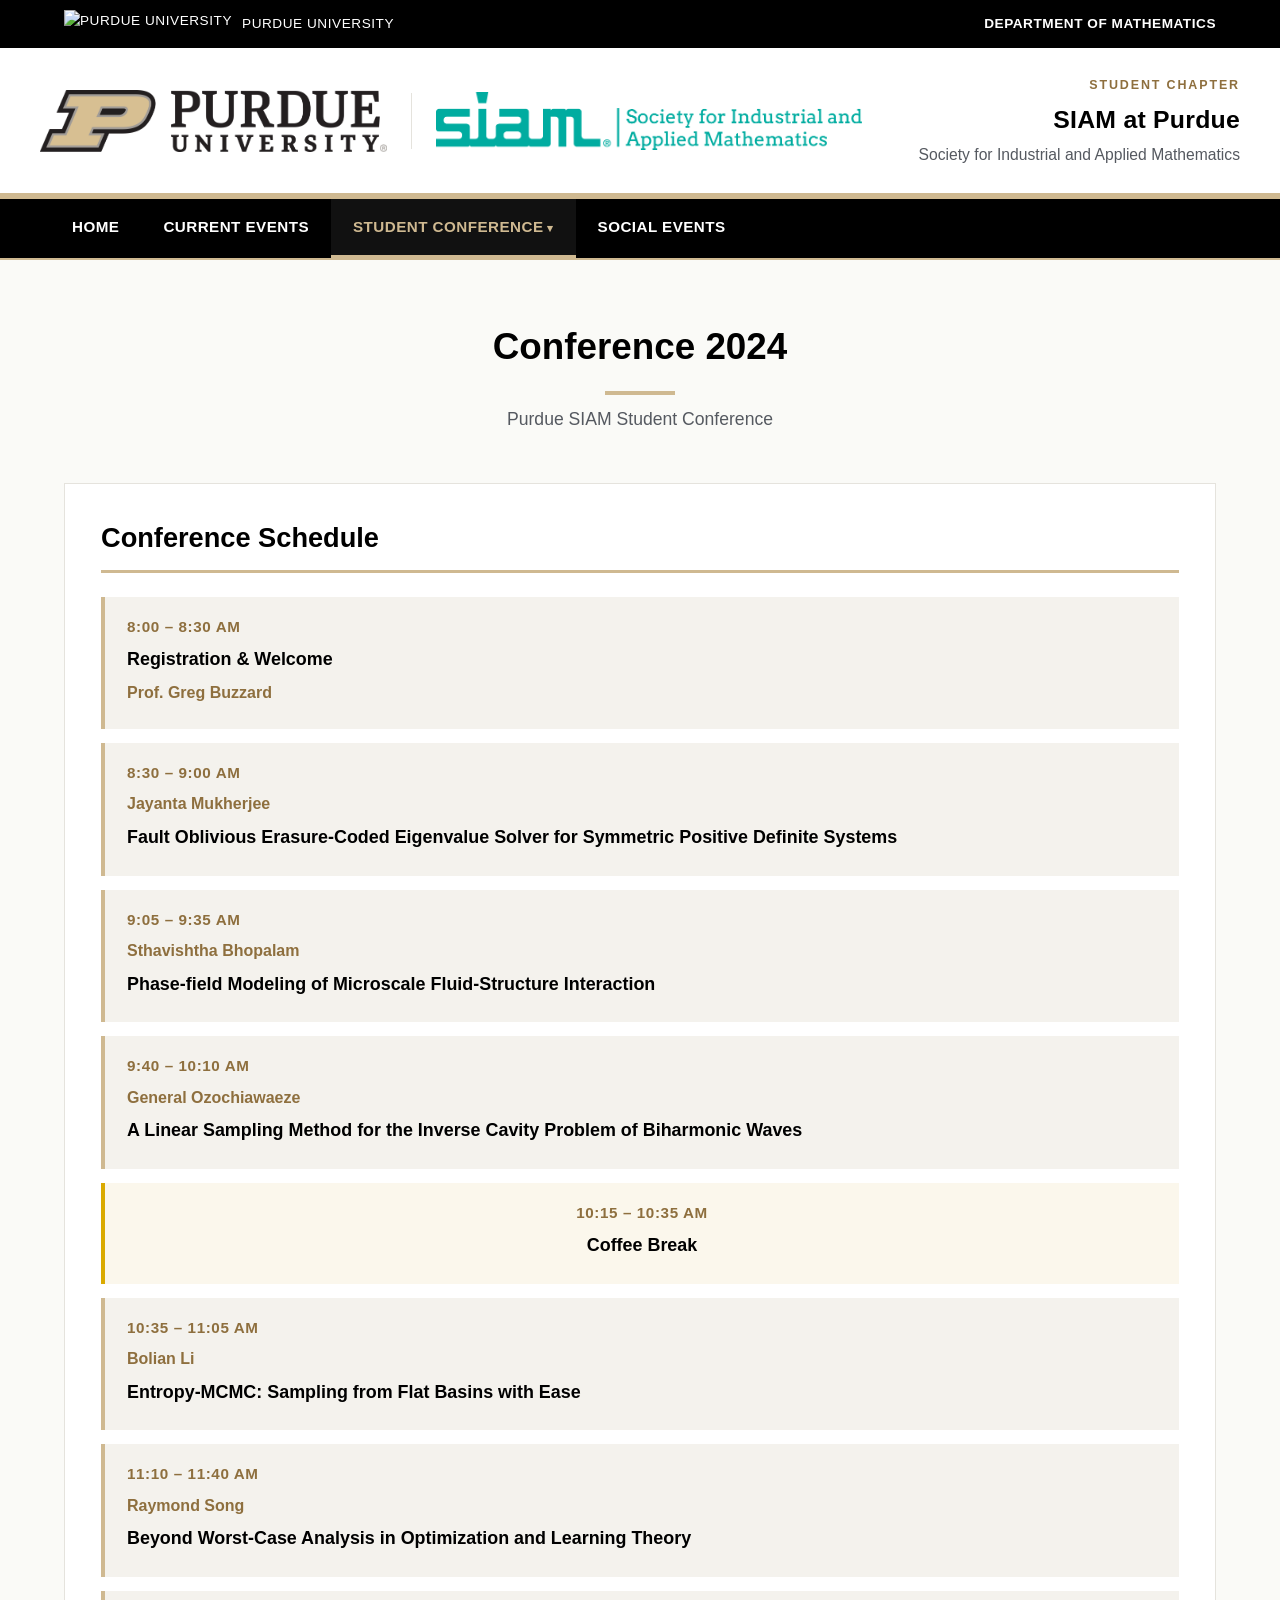
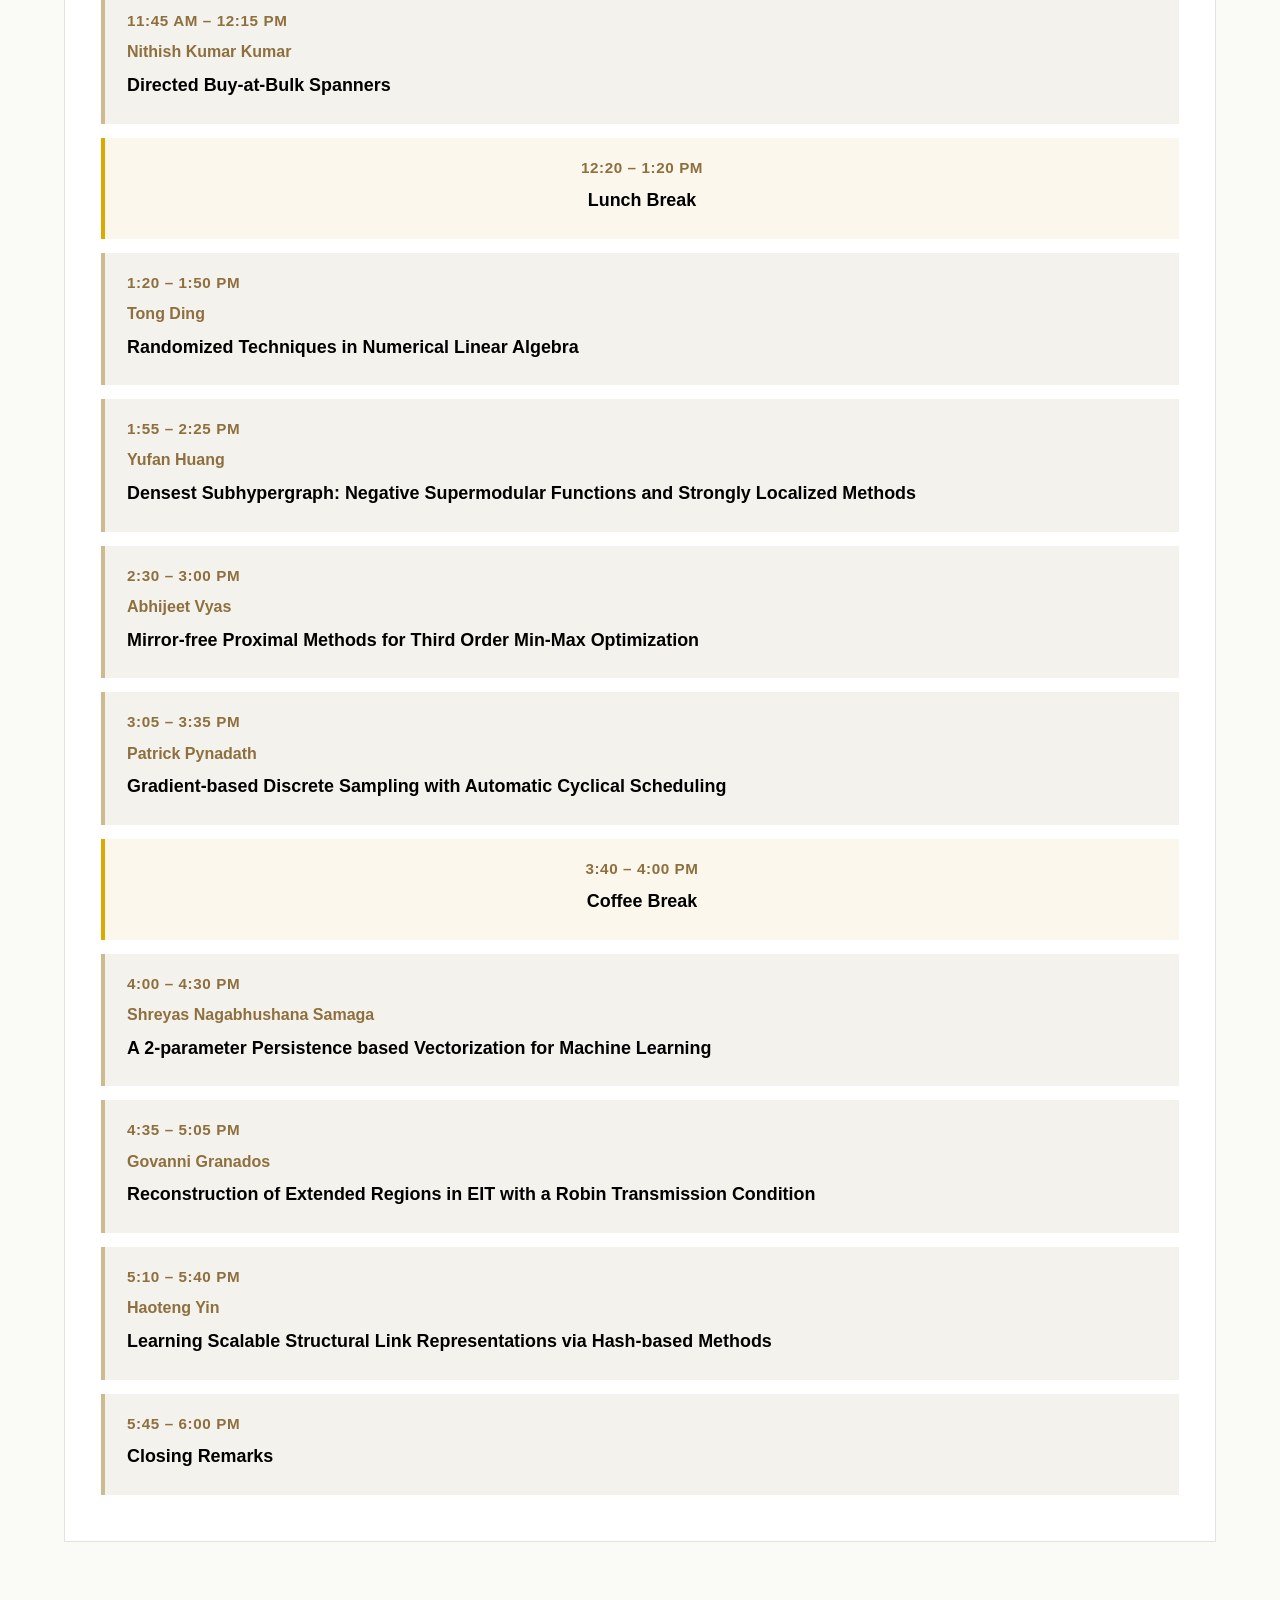
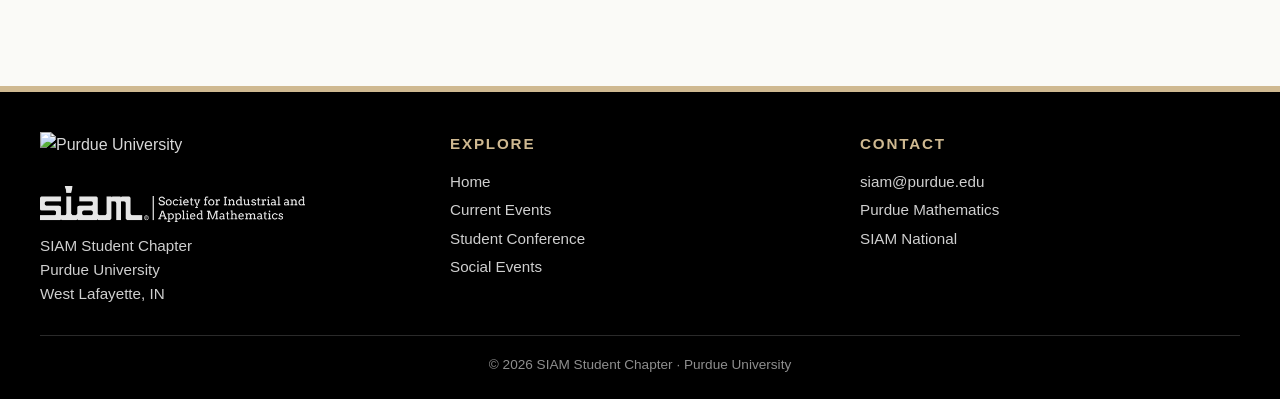
==== commit 3c9ab6bb: "Add files via upload" ====
--- a/conference-2024.html
+++ b/conference-2024.html
@@ -10,7 +10,7 @@
     <div class="brandbar">
         <div class="brandbar-inner">
             <div class="pu-wordmark">
-                <img src="images/PU.png" alt="Purdue University">
+                <img src="images/PU_Rev.png" alt="Purdue University">
                 <span>Purdue University</span>
             </div>
             <div><a href="https://www.purdue.edu/science/math/" target="_blank" rel="noopener">Department of Mathematics</a></div>
@@ -165,8 +165,8 @@
         <div class="footer-inner">
             <div class="footer-col">
                 <div class="footer-logos">
-                    <img src="images/PU.png" alt="Purdue University">
-                    <img src="images/siam_logo.png" alt="SIAM">
+                    <img src="images/PU_Rev.png" alt="Purdue University" class="logo-purdue">
+                    <img src="images/siam_logo.png" alt="SIAM" class="logo-siam">
                 </div>
                 <p>SIAM Student Chapter<br>Purdue University<br>West Lafayette, IN</p>
             </div>
--- a/styles.css
+++ b/styles.css
@@ -71,7 +71,6 @@
 .brandbar .pu-wordmark img {
     height: 28px;
     width: auto;
-    filter: brightness(0) invert(1);
 }
 
 /* ---------- Header: white with two logos, gold accent ---------- */
@@ -750,7 +749,8 @@
     margin-bottom: 12px;
     flex-wrap: wrap;
 }
-.footer-logos img { height: 36px; width: auto; filter: brightness(0) invert(1); opacity: 0.9; }
+.footer-logos img { height: 36px; width: auto; }
+.footer-logos img.logo-siam { filter: brightness(0) invert(1); opacity: 0.9; }
 .footer-bottom {
     max-width: 1200px;
     margin: 0 auto;
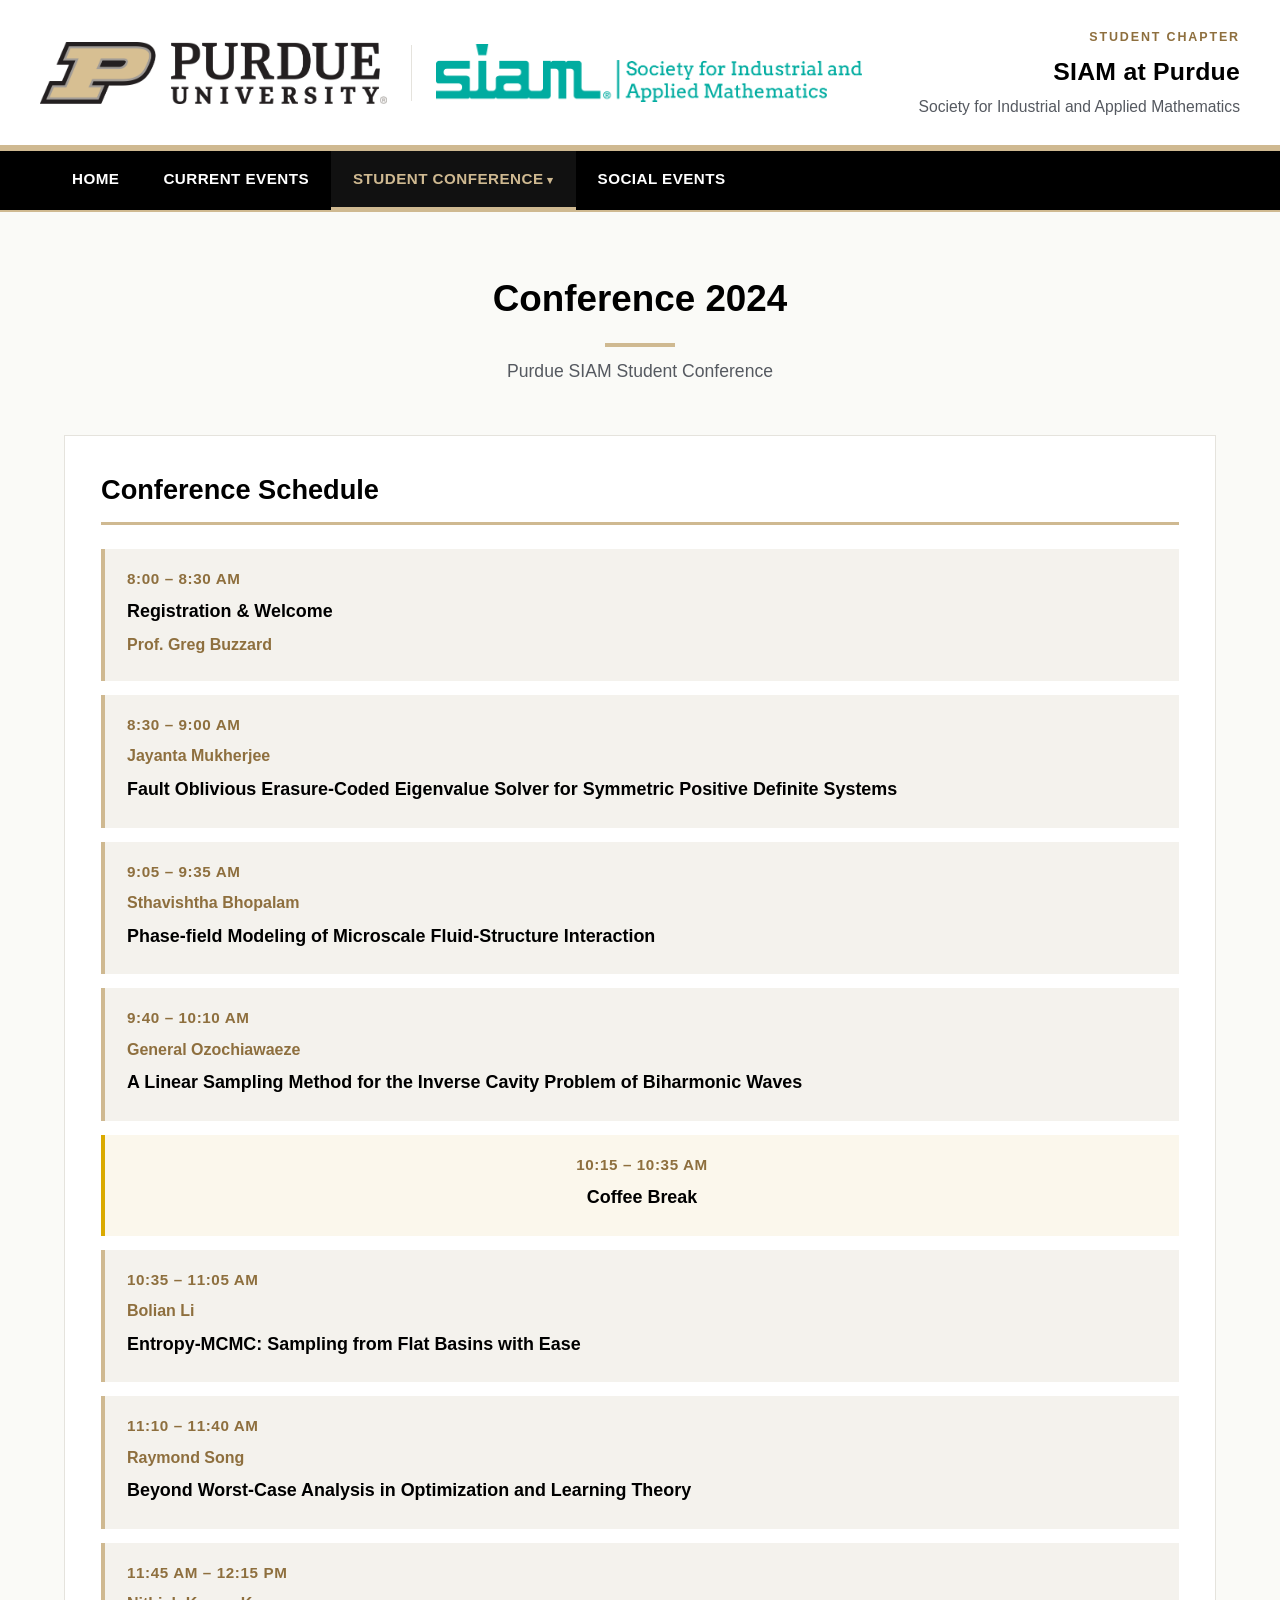
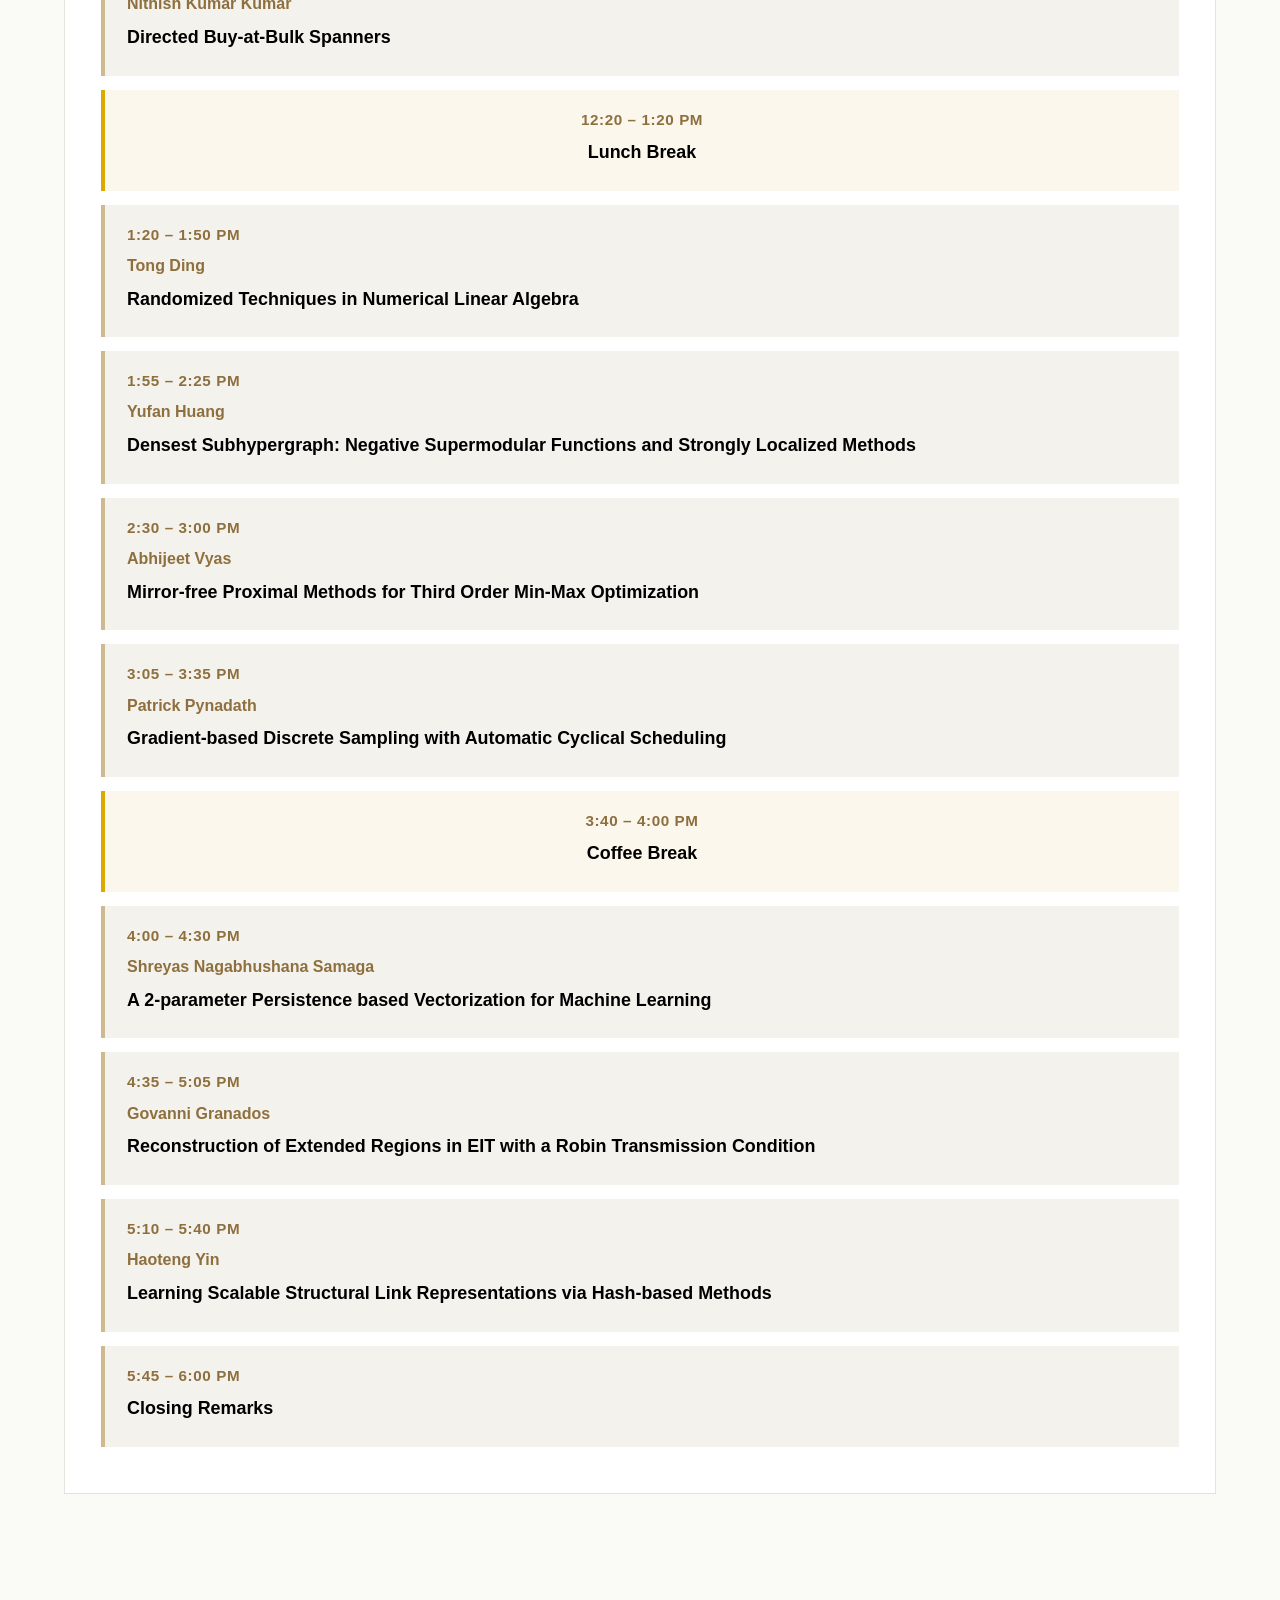
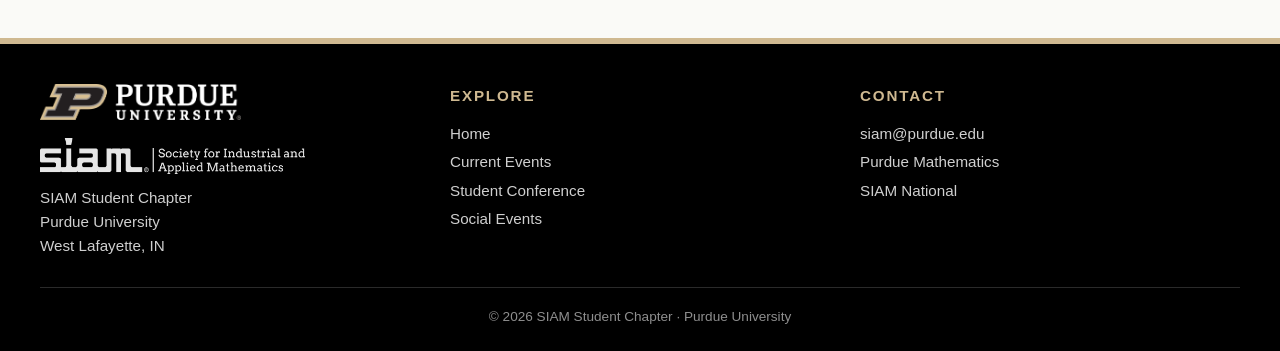
==== commit e3b7ce33: "Add files via upload" ====
--- a/conference-2024.html
+++ b/conference-2024.html
@@ -7,16 +7,6 @@
     <link rel="stylesheet" href="styles.css">
 </head>
 <body>
-    <div class="brandbar">
-        <div class="brandbar-inner">
-            <div class="pu-wordmark">
-                <img src="images/PU_Rev.png" alt="Purdue University">
-                <span>Purdue University</span>
-            </div>
-            <div><a href="https://www.purdue.edu/science/math/" target="_blank" rel="noopener">Department of Mathematics</a></div>
-        </div>
-    </div>
-
     <header class="site-header">
         <div class="header-inner">
             <div class="header-logos">
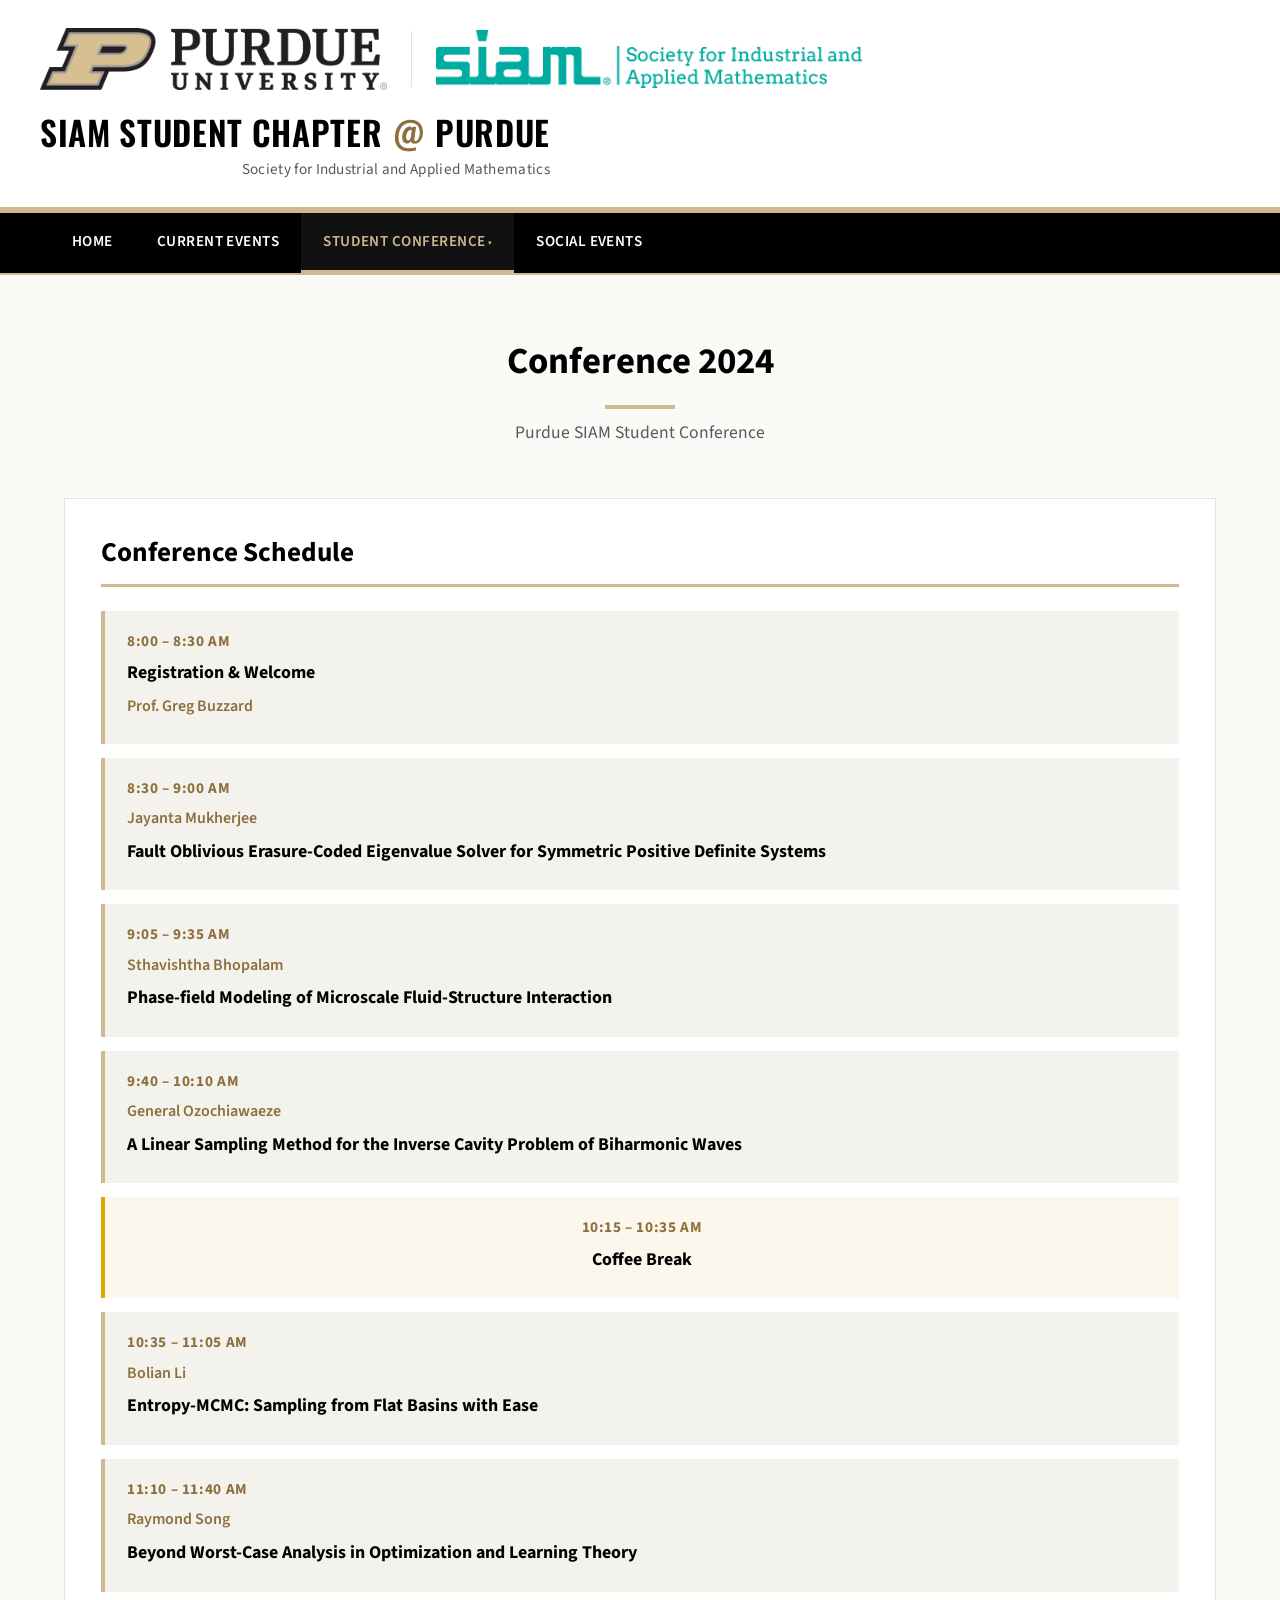
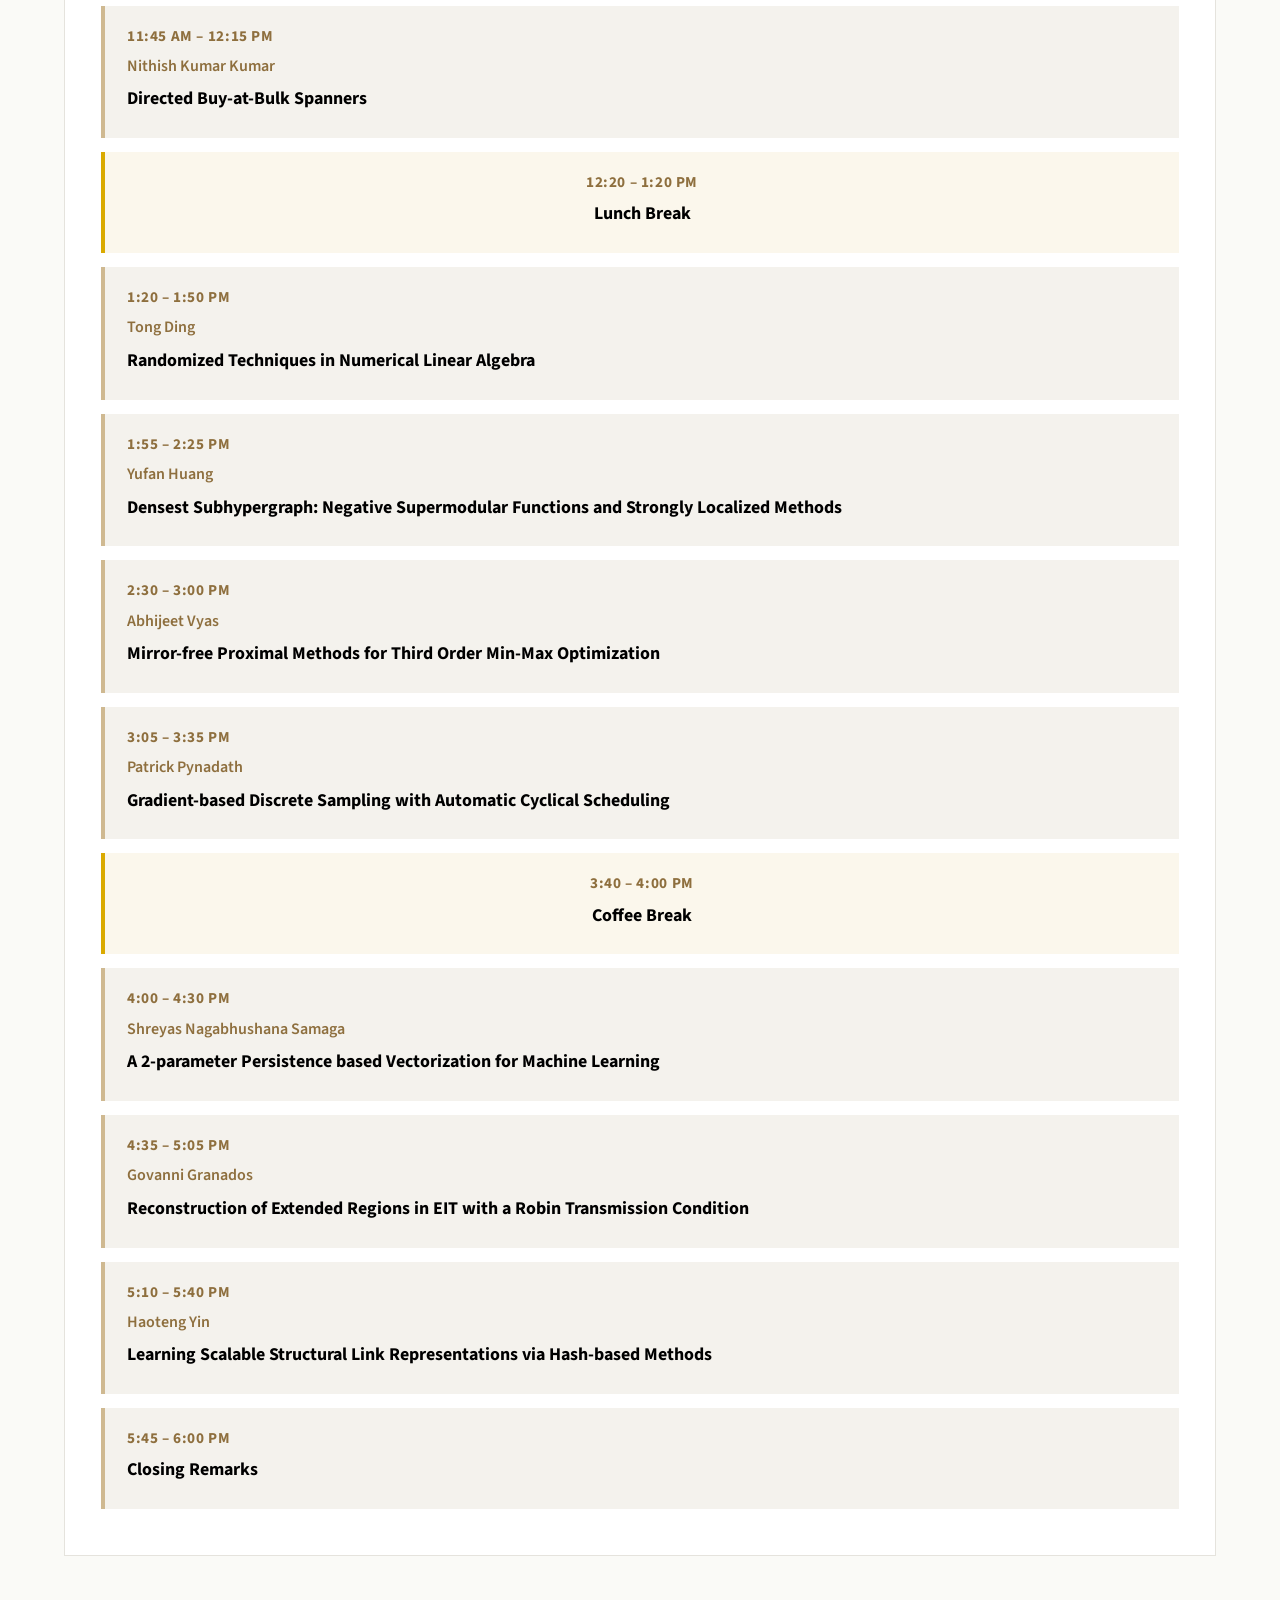
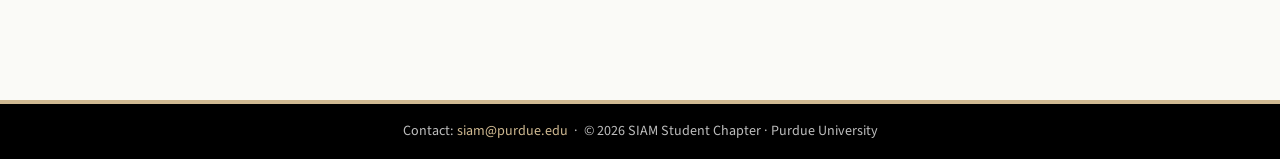
==== commit f576d599: "Add files via upload" ====
--- a/conference-2024.html
+++ b/conference-2024.html
@@ -4,6 +4,9 @@
     <meta charset="UTF-8">
     <meta name="viewport" content="width=device-width, initial-scale=1.0">
     <title>Conference 2024 — SIAM Student Chapter at Purdue</title>
+    <link rel="preconnect" href="https://fonts.googleapis.com">
+    <link rel="preconnect" href="https://fonts.gstatic.com" crossorigin>
+    <link href="https://fonts.googleapis.com/css2?family=Oswald:wght@500;600;700&family=Source+Sans+3:wght@400;600;700&display=swap" rel="stylesheet">
     <link rel="stylesheet" href="styles.css">
 </head>
 <body>
@@ -15,8 +18,7 @@
                 <img src="images/siam_logo.png" alt="SIAM" class="logo-siam">
             </div>
             <div class="header-titles">
-                <div class="eyebrow">Student Chapter</div>
-                <h1>SIAM at Purdue</h1>
+                <h1>SIAM Student Chapter <span class="at">@</span> Purdue</h1>
                 <div class="sub">Society for Industrial and Applied Mathematics</div>
             </div>
         </div>
@@ -152,30 +154,8 @@
     </div>
 
     <footer class="site-footer">
-        <div class="footer-inner">
-            <div class="footer-col">
-                <div class="footer-logos">
-                    <img src="images/PU_Rev.png" alt="Purdue University" class="logo-purdue">
-                    <img src="images/siam_logo.png" alt="SIAM" class="logo-siam">
-                </div>
-                <p>SIAM Student Chapter<br>Purdue University<br>West Lafayette, IN</p>
-            </div>
-            <div class="footer-col">
-                <h4>Explore</h4>
-                <a href="index.html">Home</a>
-                <a href="events.html">Current Events</a>
-                <a href="conference.html">Student Conference</a>
-                <a href="social.html">Social Events</a>
-            </div>
-            <div class="footer-col">
-                <h4>Contact</h4>
-                <a href="mailto:siam@purdue.edu">siam@purdue.edu</a>
-                <a href="https://www.purdue.edu/science/math/" target="_blank" rel="noopener">Purdue Mathematics</a>
-                <a href="https://www.siam.org/" target="_blank" rel="noopener">SIAM National</a>
-            </div>
-        </div>
         <div class="footer-bottom">
-            &copy; 2026 SIAM Student Chapter · Purdue University
+            Contact: <a href="mailto:siam@purdue.edu">siam@purdue.edu</a> &nbsp;·&nbsp; &copy; 2026 SIAM Student Chapter · Purdue University
         </div>
     </footer>
 </body>
--- a/styles.css
+++ b/styles.css
@@ -28,12 +28,16 @@
 html { scroll-behavior: smooth; }
 
 body {
-    font-family: -apple-system, BlinkMacSystemFont, "Segoe UI", "Helvetica Neue",
-                 Arial, sans-serif;
+    font-family: "Source Sans 3", -apple-system, BlinkMacSystemFont, "Segoe UI",
+                 "Helvetica Neue", Arial, sans-serif;
     line-height: 1.6;
     color: var(--text);
     background-color: var(--pu-page);
     -webkit-font-smoothing: antialiased;
+}
+
+.display-font {
+    font-family: "Oswald", "Arial Narrow", Impact, sans-serif;
 }
 
 a { color: var(--pu-gold-dark); }
@@ -106,24 +110,25 @@
     background: var(--border);
 }
 .header-titles { text-align: right; }
-.header-titles .eyebrow {
+.header-titles h1 {
+    font-family: "Oswald", "Arial Narrow", Impact, sans-serif;
+    color: var(--pu-black);
+    font-size: 2.1em;
+    font-weight: 600;
+    letter-spacing: 0.02em;
+    text-transform: uppercase;
+    line-height: 1.1;
+}
+.header-titles h1 .at {
     color: var(--pu-gold-dark);
-    font-weight: 700;
-    letter-spacing: 0.15em;
-    text-transform: uppercase;
-    font-size: 0.78em;
-    margin-bottom: 4px;
-}
-.header-titles h1 {
-    color: var(--pu-black);
-    font-size: 1.55em;
-    font-weight: 700;
-    letter-spacing: 0.01em;
+    font-weight: 500;
+    margin: 0 0.05em;
 }
 .header-titles .sub {
     color: var(--pu-steel);
-    font-size: 0.98em;
-    margin-top: 2px;
+    font-size: 0.95em;
+    margin-top: 6px;
+    letter-spacing: 0.02em;
 }
 
 /* ---------- Primary Navigation ---------- */
@@ -185,44 +190,34 @@
 .dropdown:hover .dropdown-content { display: block; }
 .dropdown > a::after { content: ' ▾'; font-size: 0.75em; }
 
-/* ---------- Hero (used on homepage) ---------- */
-.hero {
-    background:
-      linear-gradient(135deg, rgba(0,0,0,0.82) 0%, rgba(0,0,0,0.60) 100%),
-      linear-gradient(135deg, #1a1a1a 0%, #2b2b2b 100%);
-    color: #fff;
-    padding: 80px 20px 90px;
-    text-align: center;
-    border-bottom: 6px solid var(--pu-gold);
-}
-.hero-inner { max-width: 900px; margin: 0 auto; }
-.hero .eyebrow {
-    color: var(--pu-gold);
-    letter-spacing: 0.25em;
-    text-transform: uppercase;
-    font-weight: 700;
-    font-size: 0.85em;
-    margin-bottom: 14px;
-}
-.hero h1 {
-    font-size: 2.8em;
-    line-height: 1.15;
-    font-weight: 700;
-    margin-bottom: 14px;
-}
-.hero h1 .accent { color: var(--pu-gold); }
-.hero p {
+/* ---------- Intro (clean, light homepage lede) ---------- */
+.intro {
+    background: #fff;
+    padding: 56px 20px 48px;
+    text-align: center;
+    border-bottom: 1px solid var(--border);
+}
+.intro-inner { max-width: 820px; margin: 0 auto; }
+.intro-lede {
     font-size: 1.2em;
-    color: #e5e5e5;
-    max-width: 720px;
-    margin: 0 auto;
-}
-.hero-cta {
-    margin-top: 30px;
+    line-height: 1.6;
+    color: var(--text);
+}
+.intro-cta {
+    margin-top: 28px;
     display: inline-flex;
     gap: 14px;
     flex-wrap: wrap;
     justify-content: center;
+}
+.btn-outline-dark {
+    border-color: var(--pu-black);
+    color: var(--pu-black);
+}
+.btn-outline-dark:hover {
+    background: var(--pu-black);
+    color: var(--pu-gold);
+    text-decoration: none;
 }
 .btn {
     display: inline-block;
@@ -713,8 +708,8 @@
 footer.site-footer {
     background: var(--pu-black);
     color: #d8d8d8;
-    padding: 40px 20px 24px;
-    border-top: 6px solid var(--pu-gold);
+    padding: 16px 20px;
+    border-top: 4px solid var(--pu-gold);
     margin-top: 60px;
 }
 .footer-inner {
@@ -754,12 +749,12 @@
 .footer-bottom {
     max-width: 1200px;
     margin: 0 auto;
-    padding-top: 18px;
-    text-align: center;
-    color: #8e8e8e;
-    font-size: 0.85em;
+    text-align: center;
+    color: #bdbdbd;
+    font-size: 0.88em;
 }
 .footer-bottom a { color: var(--pu-gold); text-decoration: none; }
+.footer-bottom a:hover { text-decoration: underline; }
 
 /* ---------- Responsive ---------- */
 @media (max-width: 780px) {
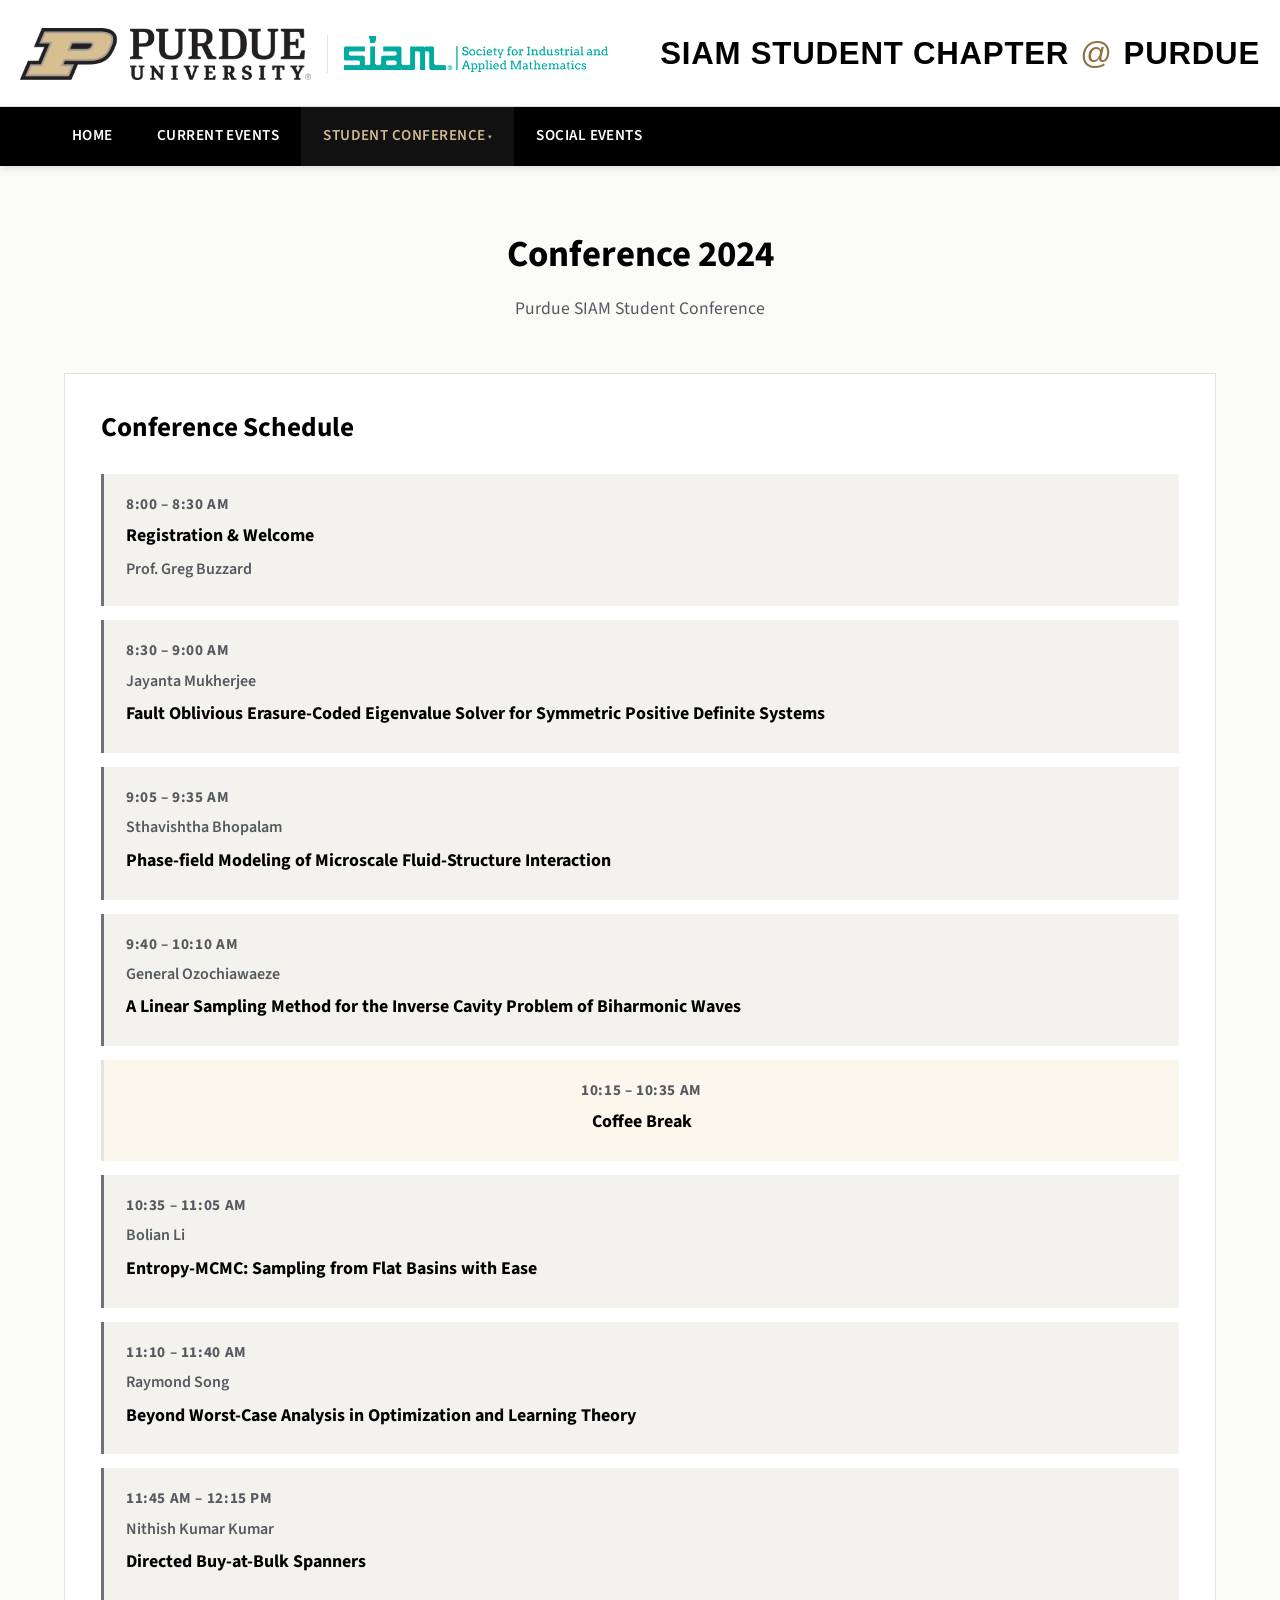
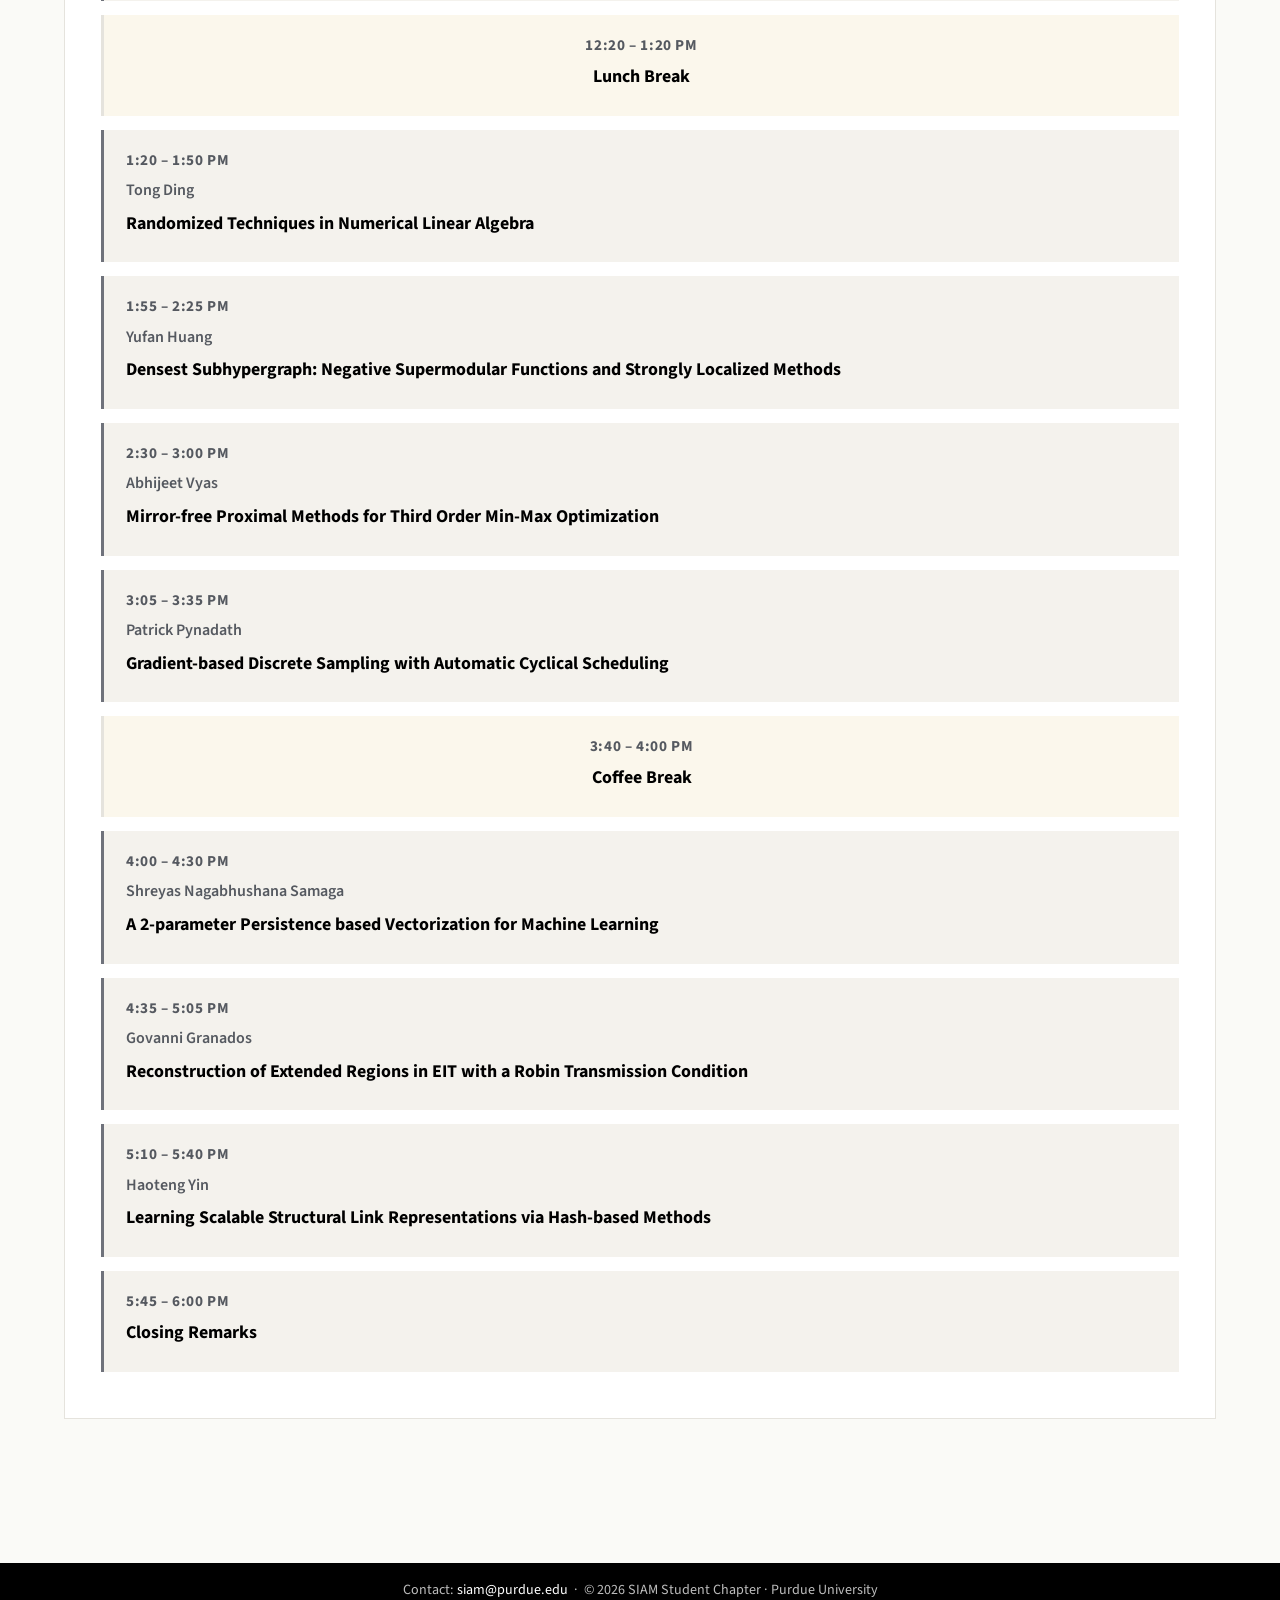
==== commit 3ceb1ad9: "Add files via upload" ====
--- a/conference-2024.html
+++ b/conference-2024.html
@@ -19,7 +19,6 @@
             </div>
             <div class="header-titles">
                 <h1>SIAM Student Chapter <span class="at">@</span> Purdue</h1>
-                <div class="sub">Society for Industrial and Applied Mathematics</div>
             </div>
         </div>
     </header>
--- a/styles.css
+++ b/styles.css
@@ -37,10 +37,10 @@
 }
 
 .display-font {
-    font-family: "Oswald", "Arial Narrow", Impact, sans-serif;
-}
-
-a { color: var(--pu-gold-dark); }
+    font-family: "Archivo Narrow", "Franklin Gothic Medium", "Arial Narrow", Arial, sans-serif;
+}
+
+a { color: var(--pu-black); }
 a:hover { text-decoration: underline; }
 
 /* ---------- Top Brand Bar (Purdue-style black bar) ---------- */
@@ -66,7 +66,7 @@
     text-decoration: none;
     font-weight: 600;
 }
-.brandbar a:hover { color: var(--pu-gold); text-decoration: none; }
+.brandbar a:hover { color: #e6e6e6; text-decoration: none; }
 .brandbar .pu-wordmark {
     display: flex;
     align-items: center;
@@ -80,44 +80,48 @@
 /* ---------- Header: white with two logos, gold accent ---------- */
 header.site-header {
     background: #fff;
-    border-bottom: 6px solid var(--pu-gold);
+    border-bottom: 1px solid var(--border);
     padding: 28px 20px 26px;
 }
 .header-inner {
-    max-width: 1200px;
+    max-width: 1320px;
     margin: 0 auto;
     display: flex;
     align-items: center;
     justify-content: space-between;
-    flex-wrap: wrap;
-    gap: 24px;
+    gap: 32px;
 }
 .header-logos {
     display: flex;
     align-items: center;
-    gap: 24px;
-    flex-wrap: wrap;
+    gap: 16px;
+    flex-wrap: nowrap;
+    flex-shrink: 0;
 }
 .header-logos img {
     display: block;
     width: auto;
 }
-.header-logos .logo-purdue { height: 62px; }
-.header-logos .logo-siam   { height: 58px; }
+.header-logos .logo-purdue { height: 52px; }
+.header-logos .logo-siam   { height: 36px; }
 .header-logos .logo-divider {
     width: 1px;
-    height: 56px;
+    height: 38px;
     background: var(--border);
 }
-.header-titles { text-align: right; }
+.header-titles {
+    text-align: right;
+    margin-left: auto;
+}
 .header-titles h1 {
-    font-family: "Oswald", "Arial Narrow", Impact, sans-serif;
-    color: var(--pu-black);
-    font-size: 2.1em;
-    font-weight: 600;
-    letter-spacing: 0.02em;
+    font-family: "Archivo Narrow", "Franklin Gothic Medium", "Arial Narrow", Arial, sans-serif;
+    color: var(--pu-black);
+    font-size: 1.95em;
+    font-weight: 700;
+    letter-spacing: 0.025em;
     text-transform: uppercase;
     line-height: 1.1;
+    white-space: nowrap;
 }
 .header-titles h1 .at {
     color: var(--pu-gold-dark);
@@ -126,9 +130,17 @@
 }
 .header-titles .sub {
     color: var(--pu-steel);
-    font-size: 0.95em;
+    font-size: 1.02em;
     margin-top: 6px;
     letter-spacing: 0.02em;
+}
+
+@media (max-width: 1200px) {
+    .header-inner { gap: 24px; }
+    .header-logos .logo-purdue { height: 46px; }
+    .header-logos .logo-siam { height: 32px; }
+    .header-logos .logo-divider { height: 34px; }
+    .header-titles h1 { font-size: 1.75em; }
 }
 
 /* ---------- Primary Navigation ---------- */
@@ -137,7 +149,7 @@
     position: sticky;
     top: 0;
     z-index: 100;
-    box-shadow: 0 2px 0 var(--pu-gold);
+    box-shadow: 0 2px 8px rgba(0,0,0,0.12);
 }
 nav.primary ul {
     max-width: 1200px;
@@ -164,7 +176,7 @@
 nav.primary ul li a:hover,
 nav.primary ul li a.active {
     color: var(--pu-gold);
-    border-bottom-color: var(--pu-gold);
+    border-bottom-color: transparent;
     background: #111;
     text-decoration: none;
 }
@@ -177,7 +189,7 @@
     top: 100%;
     left: 0;
     z-index: 10;
-    border-top: 3px solid var(--pu-gold);
+    border-top: 1px solid rgba(255,255,255,0.2);
 }
 .dropdown-content a {
     padding: 12px 20px;
@@ -186,7 +198,7 @@
     text-transform: none;
     letter-spacing: 0;
 }
-.dropdown-content a:hover { background: #111; color: var(--pu-gold); }
+.dropdown-content a:hover { background: #111; color: #fff; }
 .dropdown:hover .dropdown-content { display: block; }
 .dropdown > a::after { content: ' ▾'; font-size: 0.75em; }
 
@@ -214,11 +226,7 @@
     border-color: var(--pu-black);
     color: var(--pu-black);
 }
-.btn-outline-dark:hover {
-    background: var(--pu-black);
-    color: var(--pu-gold);
-    text-decoration: none;
-}
+.btn-outline-dark:hover { background: var(--pu-black); color: #fff; text-decoration: none; }
 .btn {
     display: inline-block;
     padding: 12px 28px;
@@ -231,10 +239,10 @@
     transition: transform 0.2s ease, background 0.2s ease, color 0.2s ease;
     border: 2px solid transparent;
 }
-.btn-gold { background: var(--pu-gold); color: var(--pu-black); }
-.btn-gold:hover { background: var(--pu-gold-bright); text-decoration: none; }
-.btn-outline { border-color: var(--pu-gold); color: var(--pu-gold); }
-.btn-outline:hover { background: var(--pu-gold); color: var(--pu-black); text-decoration: none; }
+.btn-gold { background: var(--pu-black); color: #fff; }
+.btn-gold:hover { background: #1a1a1a; text-decoration: none; }
+.btn-outline { border-color: var(--pu-black); color: var(--pu-black); }
+.btn-outline:hover { background: var(--pu-black); color: #fff; text-decoration: none; }
 
 /* ---------- Content containers ---------- */
 .container {
@@ -251,12 +259,7 @@
     margin-bottom: 10px;
 }
 .page-title::after {
-    content: '';
-    display: block;
-    width: 70px;
-    height: 4px;
-    background: var(--pu-gold);
-    margin: 14px auto 0;
+    content: none;
 }
 .page-subtitle {
     text-align: center;
@@ -273,19 +276,13 @@
     margin-bottom: 36px;
 }
 .section-title::after {
-    content: '';
-    display: block;
-    width: 60px;
-    height: 4px;
-    background: var(--pu-gold);
-    margin: 12px auto 0;
+    content: none;
 }
 
 /* ---------- Cards (generic) ---------- */
 .card {
     background: #fff;
     border: 1px solid var(--border);
-    border-top: 4px solid var(--pu-gold);
     border-radius: 4px;
     padding: 28px;
     box-shadow: 0 2px 6px rgba(0,0,0,0.04);
@@ -298,82 +295,90 @@
 
 /* ---------- About (homepage) ---------- */
 .about-section {
-    background: #fff;
-    border: 1px solid var(--border);
-    border-left: 6px solid var(--pu-gold);
-    padding: 40px 44px;
-    margin-bottom: 60px;
+    background: transparent;
+    border: none;
+    padding: 0 0 24px;
+    margin: 0 auto 34px;
+    max-width: 980px;
 }
 .about-section h2 {
     color: var(--pu-black);
-    font-size: 1.6em;
-    margin-bottom: 14px;
-    font-weight: 700;
+    font-size: 2em;
+    margin-bottom: 10px;
+    font-weight: 700;
+    letter-spacing: 0.01em;
 }
 .about-section h2::after {
-    content: '';
-    display: block;
-    width: 50px;
-    height: 3px;
-    background: var(--pu-gold);
-    margin-top: 10px;
+    content: none;
 }
 .about-section p {
-    font-size: 1.08em;
+    font-size: 1.12em;
     color: var(--text-muted);
-    line-height: 1.8;
-    max-width: 900px;
+    line-height: 1.75;
+    max-width: 70ch;
 }
 
 /* ---------- Quick-links grid (homepage) ---------- */
 .quicklinks {
     display: grid;
-    grid-template-columns: repeat(auto-fit, minmax(240px, 1fr));
-    gap: 22px;
+    grid-template-columns: repeat(3, minmax(0, 1fr));
+    gap: 34px;
+    padding-top: 24px;
+    border-top: 1px solid var(--border);
     margin-bottom: 60px;
 }
 .quicklink {
-    background: #fff;
-    border: 1px solid var(--border);
-    padding: 28px 24px;
+    background: transparent;
+    border: none;
+    padding: 0;
     text-decoration: none;
     color: var(--text);
-    position: relative;
-    transition: transform 0.25s ease, box-shadow 0.25s ease, border-color 0.25s ease;
-}
-.quicklink::before {
-    content: '';
-    position: absolute;
-    top: 0; left: 0;
-    width: 100%;
-    height: 4px;
-    background: var(--pu-gold);
-    transform: scaleX(0.25);
-    transform-origin: left;
-    transition: transform 0.3s ease;
+    transition: color 0.2s ease;
 }
 .quicklink:hover {
-    transform: translateY(-4px);
-    border-color: var(--pu-gold);
-    box-shadow: 0 8px 20px rgba(0,0,0,0.08);
     text-decoration: none;
 }
-.quicklink:hover::before { transform: scaleX(1); }
+.quicklink + .quicklink {
+    border-left: 1px solid var(--border);
+    padding-left: 34px;
+}
 .quicklink h3 {
     color: var(--pu-black);
-    font-size: 1.2em;
-    font-weight: 700;
-    margin-bottom: 8px;
-}
-.quicklink p { color: var(--pu-steel); font-size: 0.96em; }
+    font-size: 1.55em;
+    font-family: "Archivo Narrow", "Franklin Gothic Medium", "Arial Narrow", Arial, sans-serif;
+    font-weight: 700;
+    line-height: 1.12;
+    margin-bottom: 10px;
+}
+.quicklink p {
+    color: var(--pu-steel);
+    font-size: 1.04em;
+    line-height: 1.65;
+    margin-bottom: 10px;
+}
 .quicklink .arrow {
-    color: var(--pu-gold-dark);
+    color: var(--pu-black);
     font-weight: 700;
     margin-top: 12px;
     display: inline-block;
     letter-spacing: 0.08em;
-    font-size: 0.85em;
-    text-transform: uppercase;
+    font-size: 0.8em;
+    text-transform: uppercase;
+}
+.quicklink:hover .arrow { color: var(--pu-gold-dark); }
+
+@media (max-width: 980px) {
+    .quicklinks {
+        grid-template-columns: 1fr;
+        gap: 18px;
+        padding-top: 18px;
+    }
+    .quicklink + .quicklink {
+        border-left: none;
+        border-top: 1px solid var(--border);
+        padding-left: 0;
+        padding-top: 18px;
+    }
 }
 
 /* ---------- Officers grid ---------- */
@@ -391,7 +396,7 @@
 }
 .officer-card:hover {
     transform: translateY(-5px);
-    border-color: var(--pu-gold);
+    border-color: var(--border);
     box-shadow: 0 10px 22px rgba(0,0,0,0.08);
 }
 .officer-photo {
@@ -400,7 +405,7 @@
     border-radius: 50%;
     margin: 0 auto 18px;
     overflow: hidden;
-    border: 3px solid var(--pu-gold);
+    border: 2px solid var(--border);
     background: var(--pu-light);
 }
 .officer-photo img { width: 100%; height: 100%; object-fit: cover; display: block; }
@@ -411,7 +416,7 @@
     margin-bottom: 4px;
 }
 .officer-position {
-    color: var(--pu-gold-dark);
+    color: var(--pu-steel);
     font-weight: 600;
     font-size: 0.92em;
     letter-spacing: 0.04em;
@@ -422,7 +427,6 @@
 .event-card {
     background: #fff;
     border: 1px solid var(--border);
-    border-left: 5px solid var(--pu-gold);
     padding: 28px 30px;
     margin-bottom: 24px;
     box-shadow: 0 2px 6px rgba(0,0,0,0.04);
@@ -440,14 +444,14 @@
     margin-bottom: 16px;
 }
 .event-detail-item { color: var(--text-muted); font-size: 0.98em; }
-.event-detail-item strong { color: var(--pu-gold-dark); }
+.event-detail-item strong { color: var(--pu-black); }
 .event-description { color: var(--text-muted); line-height: 1.8; }
-.event-description a { color: var(--pu-gold-dark); font-weight: 600; }
+.event-description a { color: var(--pu-black); font-weight: 600; }
 
 .label {
     display: inline-block;
     background: var(--pu-black);
-    color: var(--pu-gold);
+    color: #fff;
     padding: 4px 14px;
     font-size: 0.78em;
     font-weight: 700;
@@ -455,7 +459,7 @@
     text-transform: uppercase;
     margin-bottom: 14px;
 }
-.label.upcoming { background: var(--pu-gold); color: var(--pu-black); }
+.label.upcoming { background: #1f1f1f; color: #fff; }
 .label.past    { background: var(--pu-cool); color: #fff; }
 
 /* ---------- Info sections (conference pages) ---------- */
@@ -469,8 +473,8 @@
     font-size: 1.45em;
     color: var(--pu-black);
     margin-bottom: 18px;
-    padding-bottom: 10px;
-    border-bottom: 3px solid var(--pu-gold);
+    padding-bottom: 0;
+    border-bottom: none;
     font-weight: 700;
 }
 .info-section p {
@@ -483,11 +487,11 @@
 
 .highlight-box {
     background: var(--pu-light);
-    border-left: 4px solid var(--pu-gold-dark);
+    border-left: 3px solid var(--pu-cool);
     padding: 16px 20px;
     margin: 18px 0;
 }
-.highlight-box strong { color: var(--pu-gold-dark); }
+.highlight-box strong { color: var(--pu-black); }
 
 .two-column {
     display: grid;
@@ -498,7 +502,7 @@
 .column-card {
     background: var(--pu-light);
     padding: 26px;
-    border-top: 3px solid var(--pu-gold);
+    border: 1px solid var(--border);
 }
 .column-card h4 {
     font-size: 1.2em;
@@ -515,7 +519,7 @@
     padding: 54px 40px;
     text-align: center;
     margin-bottom: 40px;
-    border-bottom: 5px solid var(--pu-gold);
+    border-bottom: none;
 }
 .conference-hero h2 {
     font-size: 2em;
@@ -523,7 +527,7 @@
     color: #fff;
     font-weight: 700;
 }
-.conference-hero h2 .accent { color: var(--pu-gold); }
+.conference-hero h2 .accent { color: #fff; }
 .conference-hero p {
     font-size: 1.15em;
     margin-bottom: 6px;
@@ -541,19 +545,19 @@
     color: var(--pu-black);
     font-size: 1.7em;
     margin-bottom: 24px;
-    padding-bottom: 10px;
-    border-bottom: 3px solid var(--pu-gold);
+    padding-bottom: 0;
+    border-bottom: none;
     font-weight: 700;
 }
 .schedule-item {
-    border-left: 4px solid var(--pu-gold);
+    border-left: 3px solid var(--pu-cool);
     background: var(--pu-light);
     padding: 18px 22px;
     margin-bottom: 14px;
 }
 .schedule-item .time {
     font-weight: 700;
-    color: var(--pu-gold-dark);
+    color: var(--pu-steel);
     margin-bottom: 6px;
     font-size: 0.95em;
     letter-spacing: 0.04em;
@@ -565,14 +569,14 @@
     font-weight: 700;
 }
 .schedule-item .speaker {
-    color: var(--pu-gold-dark);
+    color: var(--pu-steel);
     font-weight: 600;
     margin-bottom: 6px;
 }
 .schedule-item .topic {
     display: inline-block;
     background: var(--pu-black);
-    color: var(--pu-gold);
+    color: #fff;
     padding: 2px 10px;
     font-size: 0.75em;
     font-weight: 700;
@@ -583,10 +587,10 @@
 .schedule-item p { color: var(--text-muted); margin-top: 6px; }
 .break-item {
     background: #fbf7ec;
-    border-left-color: var(--pu-gold-bright);
-    text-align: center;
-}
-.break-item .time { color: var(--pu-gold-dark); }
+    border-left-color: var(--border);
+    text-align: center;
+}
+.break-item .time { color: var(--pu-steel); }
 
 /* ---------- Speaker section ---------- */
 .speaker-section {
@@ -600,8 +604,8 @@
     font-size: 1.7em;
     margin-bottom: 20px;
     font-weight: 700;
-    border-bottom: 3px solid var(--pu-gold);
-    padding-bottom: 10px;
+    border-bottom: none;
+    padding-bottom: 0;
 }
 .speaker-info { padding-top: 8px; }
 .speaker-info h3 {
@@ -611,7 +615,7 @@
     font-weight: 700;
 }
 .speaker-info h4 {
-    color: var(--pu-gold-dark);
+    color: var(--pu-steel);
     font-size: 1em;
     font-weight: 600;
     margin-bottom: 14px;
@@ -639,7 +643,7 @@
     background: var(--pu-light);
     padding: 36px;
     margin-bottom: 50px;
-    border-top: 4px solid var(--pu-gold);
+    border: 1px solid var(--border);
 }
 .upcoming-section h2 {
     text-align: center;
@@ -652,9 +656,7 @@
     background: #fff;
     padding: 24px;
     margin-bottom: 16px;
-    border-left: 5px solid var(--pu-gold);
-    border: 1px solid var(--border);
-    border-left-width: 5px;
+    border: 1px solid var(--border);
 }
 .upcoming-event h4 {
     font-size: 1.25em;
@@ -666,7 +668,7 @@
 .rsvp-button {
     display: inline-block;
     background: var(--pu-black);
-    color: var(--pu-gold);
+    color: #fff;
     padding: 10px 24px;
     text-decoration: none;
     font-weight: 700;
@@ -677,7 +679,7 @@
     border: 2px solid var(--pu-black);
     transition: background 0.2s ease, color 0.2s ease;
 }
-.rsvp-button:hover { background: var(--pu-gold); color: var(--pu-black); text-decoration: none; }
+.rsvp-button:hover { background: #1a1a1a; color: #fff; text-decoration: none; }
 
 .past-event-highlight {
     max-width: 900px;
@@ -709,7 +711,7 @@
     background: var(--pu-black);
     color: #d8d8d8;
     padding: 16px 20px;
-    border-top: 4px solid var(--pu-gold);
+    border-top: none;
     margin-top: 60px;
 }
 .footer-inner {
@@ -722,7 +724,7 @@
     border-bottom: 1px solid #2a2a2a;
 }
 .footer-col h4 {
-    color: var(--pu-gold);
+    color: #fff;
     font-size: 0.95em;
     text-transform: uppercase;
     letter-spacing: 0.12em;
@@ -736,7 +738,7 @@
     display: block;
     margin: 4px 0;
 }
-.footer-col a:hover { color: var(--pu-gold); text-decoration: none; }
+.footer-col a:hover { color: #fff; text-decoration: none; }
 .footer-logos {
     display: flex;
     align-items: center;
@@ -753,14 +755,24 @@
     color: #bdbdbd;
     font-size: 0.88em;
 }
-.footer-bottom a { color: var(--pu-gold); text-decoration: none; }
+.footer-bottom a { color: #fff; text-decoration: none; }
 .footer-bottom a:hover { text-decoration: underline; }
 
 /* ---------- Responsive ---------- */
 @media (max-width: 780px) {
-    .header-inner { justify-content: center; text-align: center; }
-    .header-titles { text-align: center; }
+    .header-inner {
+        flex-direction: column;
+        justify-content: center;
+        gap: 14px;
+        text-align: center;
+    }
+    .header-titles { text-align: center; margin-left: 0; }
+    .header-titles h1 { font-size: 1.45em; white-space: normal; }
+    .header-titles .sub { font-size: 0.95em; }
     .header-logos { justify-content: center; }
+    .header-logos .logo-purdue { height: 42px; }
+    .header-logos .logo-siam { height: 28px; }
+    .header-logos .logo-divider { height: 30px; }
     .hero h1 { font-size: 2.1em; }
     nav.primary ul { justify-content: center; }
     nav.primary ul li a { padding: 14px 14px; font-size: 0.88em; }
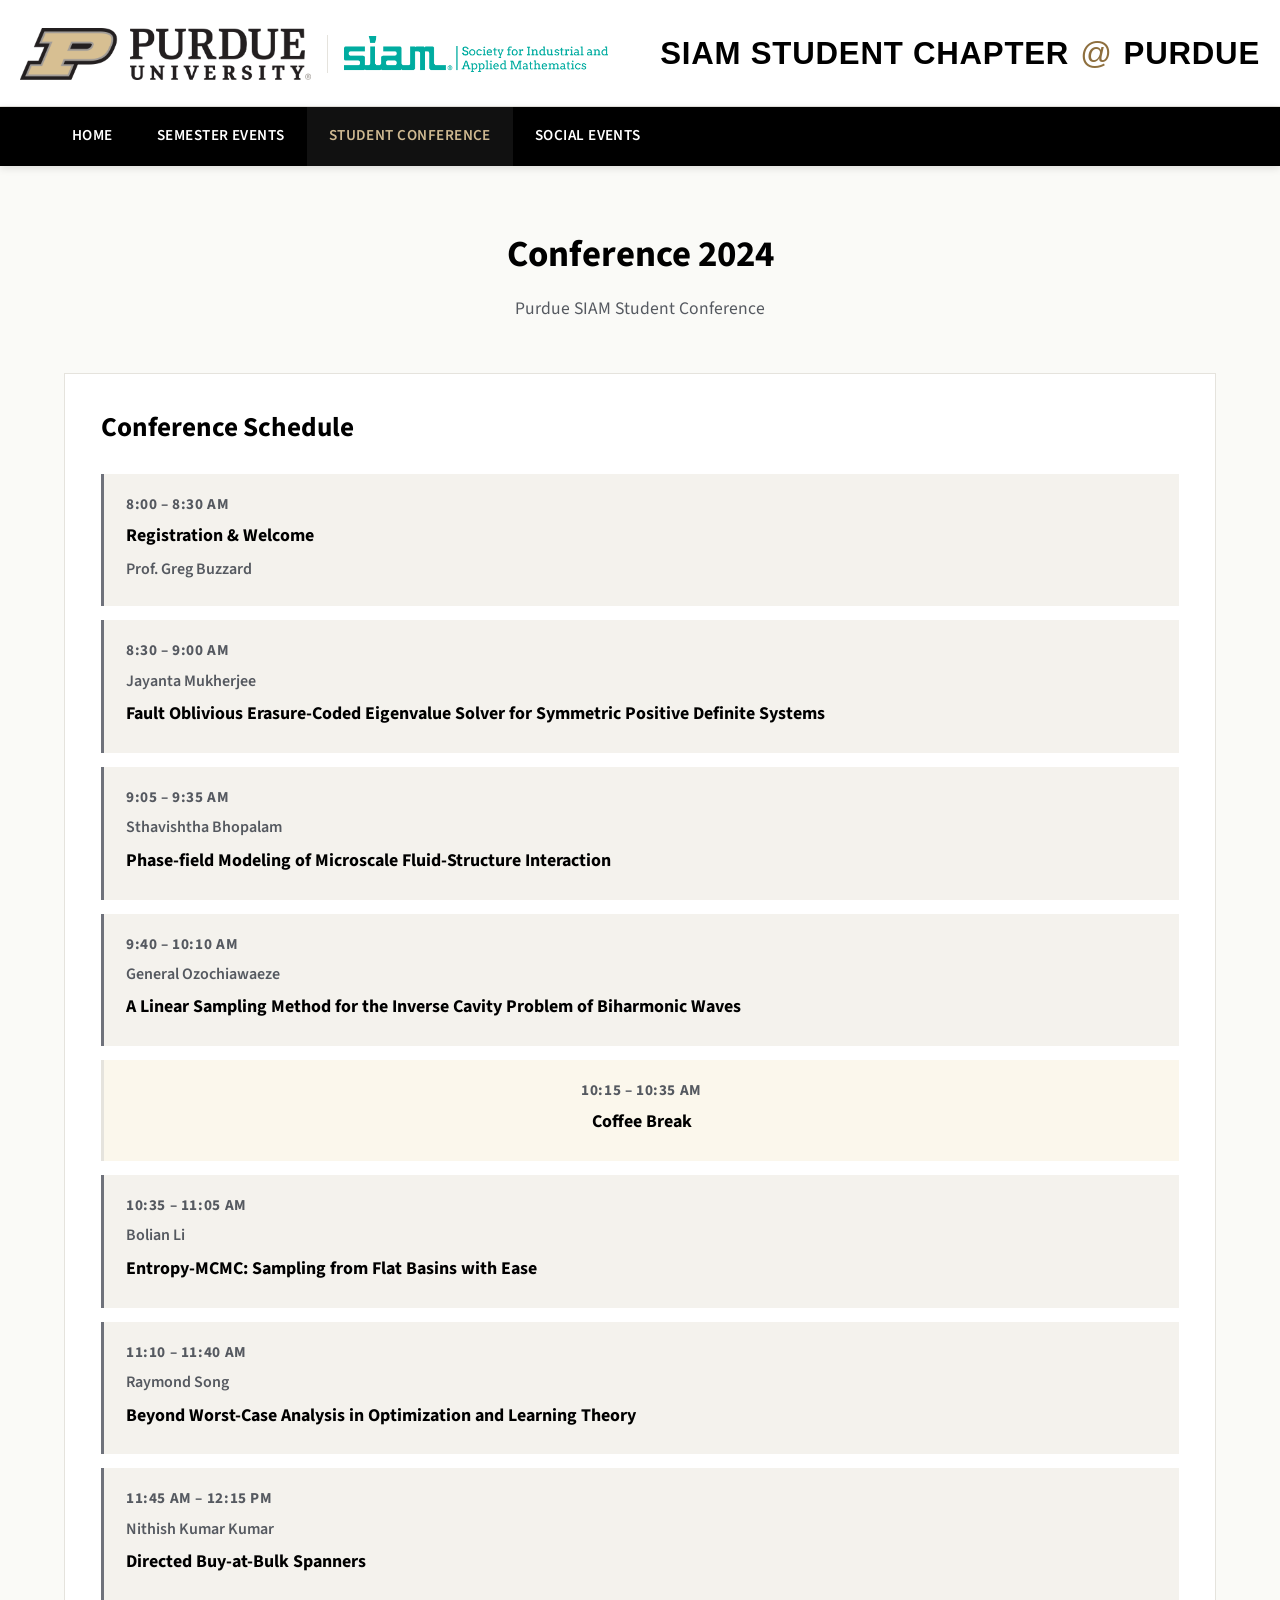
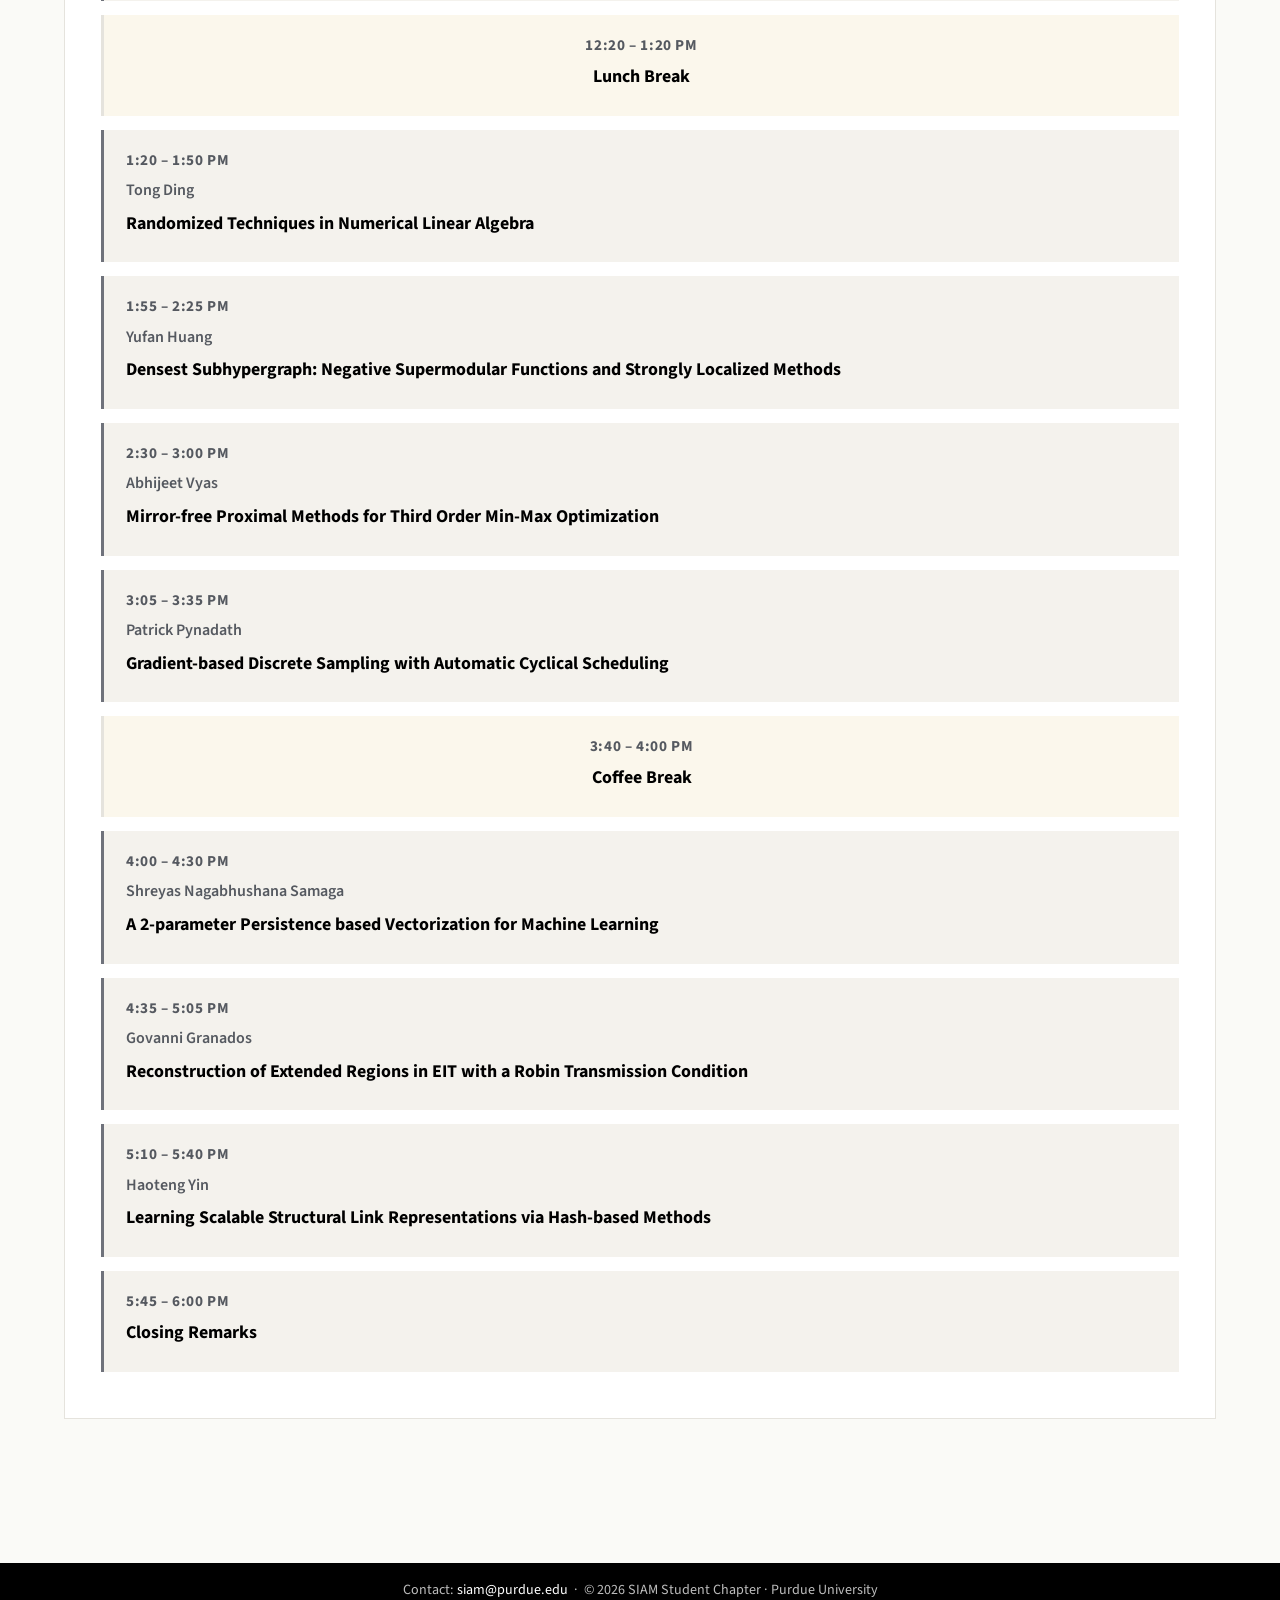
==== commit 193a044a: "Add files via upload" ====
--- a/conference-2024.html
+++ b/conference-2024.html
@@ -26,15 +26,8 @@
     <nav class="primary">
         <ul>
             <li><a href="index.html">Home</a></li>
-            <li><a href="events.html">Current Events</a></li>
-            <li class="dropdown">
-                <a href="conference.html" class="active">Student Conference</a>
-                <div class="dropdown-content">
-                    <a href="conference-2026.html">Conference 2026</a>
-                    <a href="conference-2025.html">Conference 2025</a>
-                    <a href="conference-2024.html">Conference 2024</a>
-                </div>
-            </li>
+            <li><a href="events.html">Semester Events</a></li>
+            <li><a href="conference.html" class="active">Student Conference</a></li>
             <li><a href="social.html">Social Events</a></li>
         </ul>
     </nav>
--- a/styles.css
+++ b/styles.css
@@ -317,6 +317,331 @@
     line-height: 1.75;
     max-width: 70ch;
 }
+
+/* ---------- Intro split (homepage hero) ---------- */
+.intro-split {
+    display: grid;
+    grid-template-columns: 1.05fr 1fr;
+    gap: 56px;
+    align-items: start;
+    padding: 10px 0 56px;
+    margin-bottom: 40px;
+    border-bottom: 1px solid var(--border);
+}
+.eyebrow {
+    display: inline-block;
+    font-family: "Archivo Narrow", "Arial Narrow", Arial, sans-serif;
+    font-size: 0.78em;
+    font-weight: 700;
+    letter-spacing: 0.18em;
+    text-transform: uppercase;
+    color: var(--pu-gold-dark);
+    margin-bottom: 14px;
+}
+.intro-who h2 {
+    font-family: "Archivo Narrow", "Arial Narrow", Arial, sans-serif;
+    font-size: 2.4em;
+    line-height: 1.15;
+    font-weight: 700;
+    color: var(--pu-black);
+    margin-bottom: 18px;
+    letter-spacing: -0.005em;
+}
+.intro-who h2::after { content: none; }
+.intro-who p {
+    font-size: 1.08em;
+    color: var(--text-muted);
+    line-height: 1.75;
+    margin-bottom: 14px;
+}
+.intro-who .intro-meta {
+    font-size: 0.95em;
+    color: var(--pu-cool);
+    padding-top: 14px;
+    border-top: 1px solid var(--border);
+    margin-top: 4px;
+}
+.activities-head { margin-bottom: 18px; }
+.activities-head h3 {
+    font-family: "Archivo Narrow", "Arial Narrow", Arial, sans-serif;
+    font-size: 1.5em;
+    font-weight: 700;
+    color: var(--pu-black);
+    letter-spacing: 0.01em;
+}
+.activity-list {
+    list-style: none;
+    display: flex;
+    flex-direction: column;
+}
+.activity-list li {
+    border-top: 1px solid var(--border);
+}
+.activity-list li:last-child {
+    border-bottom: 1px solid var(--border);
+}
+.activity {
+    display: flex;
+    align-items: center;
+    justify-content: space-between;
+    gap: 20px;
+    padding: 20px 4px 20px 0;
+    text-decoration: none;
+    color: var(--text);
+    transition: padding 0.25s ease, color 0.2s ease;
+}
+.activity:hover {
+    padding-left: 10px;
+    text-decoration: none;
+}
+.activity-index {
+    flex-shrink: 0;
+    font-family: "Archivo Narrow", "Arial Narrow", Arial, sans-serif;
+    font-size: 0.9em;
+    font-weight: 700;
+    color: var(--pu-gold-dark);
+    letter-spacing: 0.1em;
+    min-width: 28px;
+}
+.activity-body { flex: 1; }
+.activity-body h4 {
+    font-family: "Archivo Narrow", "Arial Narrow", Arial, sans-serif;
+    font-size: 1.35em;
+    font-weight: 700;
+    color: var(--pu-black);
+    margin-bottom: 4px;
+    line-height: 1.2;
+}
+.activity-body p {
+    font-size: 0.98em;
+    color: var(--pu-steel);
+    line-height: 1.55;
+    margin: 0;
+}
+.activity-arrow {
+    flex-shrink: 0;
+    font-size: 1.2em;
+    font-weight: 700;
+    color: var(--pu-cool);
+    transition: transform 0.25s ease, color 0.2s ease;
+}
+.activity:hover .activity-body h4 { color: var(--pu-gold-dark); }
+.activity:hover .activity-arrow {
+    color: var(--pu-gold-dark);
+    transform: translateX(6px);
+}
+
+@media (max-width: 900px) {
+    .intro-split {
+        grid-template-columns: 1fr;
+        gap: 36px;
+        padding-bottom: 36px;
+    }
+    .intro-who h2 { font-size: 2em; }
+}
+
+/* ---------- Conference page (editorial layout) ---------- */
+.conf-hero {
+    display: grid;
+    grid-template-columns: 1.6fr 1fr;
+    gap: 64px;
+    align-items: start;
+    padding: 16px 0 56px;
+    margin-bottom: 48px;
+    border-bottom: 1px solid var(--border);
+}
+.conf-hero-left .eyebrow { margin-bottom: 18px; }
+.conf-title {
+    font-family: "Archivo Narrow", "Arial Narrow", Arial, sans-serif;
+    font-size: 3.1em;
+    line-height: 1.08;
+    font-weight: 700;
+    color: var(--pu-black);
+    letter-spacing: -0.01em;
+    margin-bottom: 22px;
+}
+.conf-lede {
+    font-size: 1.18em;
+    color: var(--text-muted);
+    line-height: 1.7;
+    margin-bottom: 20px;
+    max-width: 620px;
+}
+.conf-status {
+    display: inline-block;
+    font-size: 0.95em;
+    color: var(--pu-steel);
+    padding: 10px 0;
+    border-top: 1px solid var(--border);
+    border-bottom: 1px solid var(--border);
+    margin-bottom: 22px;
+}
+.conf-hero-cta .link-arrow {
+    font-family: "Archivo Narrow", "Arial Narrow", Arial, sans-serif;
+    font-size: 1.05em;
+    font-weight: 700;
+    letter-spacing: 0.06em;
+    text-transform: uppercase;
+    color: var(--pu-black);
+    text-decoration: none;
+    border-bottom: 2px solid var(--pu-gold);
+    padding-bottom: 4px;
+    transition: color 0.2s ease, border-color 0.2s ease;
+}
+.conf-hero-cta .link-arrow:hover {
+    color: var(--pu-gold-dark);
+    border-bottom-color: var(--pu-gold-dark);
+    text-decoration: none;
+}
+.conf-hero-cta .link-arrow span {
+    display: inline-block;
+    margin-left: 6px;
+    transition: transform 0.2s ease;
+}
+.conf-hero-cta .link-arrow:hover span { transform: translateX(4px); }
+
+.conf-hero-right {
+    border-top: 2px solid var(--pu-black);
+    padding-top: 8px;
+}
+.conf-meta-row {
+    display: grid;
+    grid-template-columns: 120px 1fr;
+    gap: 16px;
+    padding: 16px 0;
+    border-bottom: 1px solid var(--border);
+    align-items: baseline;
+}
+.conf-meta-label {
+    font-family: "Archivo Narrow", "Arial Narrow", Arial, sans-serif;
+    font-size: 0.78em;
+    font-weight: 700;
+    letter-spacing: 0.16em;
+    text-transform: uppercase;
+    color: var(--pu-cool);
+}
+.conf-meta-value {
+    font-size: 1.05em;
+    color: var(--pu-black);
+    line-height: 1.45;
+    font-weight: 600;
+}
+
+.conf-section {
+    padding: 36px 0;
+    border-bottom: 1px solid var(--border);
+}
+.conf-section-head { margin-bottom: 22px; }
+.conf-section-head .eyebrow { margin-bottom: 10px; }
+.conf-section-head h2 {
+    font-family: "Archivo Narrow", "Arial Narrow", Arial, sans-serif;
+    font-size: 2em;
+    font-weight: 700;
+    color: var(--pu-black);
+    line-height: 1.18;
+    letter-spacing: -0.005em;
+}
+.conf-section-head h2::after { content: none; }
+.conf-prose p {
+    font-size: 1.08em;
+    color: var(--text-muted);
+    line-height: 1.8;
+    margin-bottom: 14px;
+    max-width: 760px;
+}
+
+.conf-format {
+    display: flex;
+    flex-direction: column;
+}
+.conf-format > div {
+    display: grid;
+    grid-template-columns: 220px 1fr;
+    gap: 32px;
+    padding: 22px 0;
+    border-top: 1px solid var(--border);
+    align-items: baseline;
+}
+.conf-format > div:last-child { border-bottom: 1px solid var(--border); }
+.conf-format dt {
+    font-family: "Archivo Narrow", "Arial Narrow", Arial, sans-serif;
+    font-size: 1.35em;
+    font-weight: 700;
+    color: var(--pu-black);
+    letter-spacing: 0.005em;
+}
+.conf-format dd {
+    font-size: 1.02em;
+    color: var(--pu-steel);
+    line-height: 1.65;
+    margin: 0;
+}
+
+.conf-contact {
+    padding: 40px 0 60px;
+}
+.conf-contact .eyebrow { margin-bottom: 10px; }
+.conf-contact p {
+    font-size: 1.08em;
+    color: var(--text-muted);
+}
+
+@media (max-width: 900px) {
+    .conf-hero {
+        grid-template-columns: 1fr;
+        gap: 32px;
+        padding-bottom: 36px;
+    }
+    .conf-title { font-size: 2.3em; }
+    .conf-format > div { grid-template-columns: 1fr; gap: 8px; }
+    .conf-meta-row { grid-template-columns: 110px 1fr; }
+}
+
+/* ---------- Past Conferences list ---------- */
+.past-conferences {
+    list-style: none;
+    padding: 0;
+    margin: 0;
+}
+.past-conferences li {
+    border-top: 1px solid var(--border);
+}
+.past-conferences li:last-child {
+    border-bottom: 1px solid var(--border);
+}
+.past-conferences a {
+    display: flex;
+    align-items: center;
+    gap: 20px;
+    padding: 16px 4px;
+    text-decoration: none;
+    color: var(--text);
+    transition: padding 0.2s ease, color 0.2s ease;
+}
+.past-conferences a:hover {
+    padding-left: 10px;
+    text-decoration: none;
+}
+.past-conferences .pc-year {
+    font-family: "Archivo Narrow", "Arial Narrow", Arial, sans-serif;
+    font-size: 1.5em;
+    font-weight: 700;
+    color: var(--pu-black);
+    min-width: 72px;
+}
+.past-conferences .pc-label {
+    flex: 1;
+    color: var(--pu-steel);
+    font-size: 1em;
+}
+.past-conferences .pc-arrow {
+    color: var(--pu-gold-dark);
+    font-weight: 700;
+    font-size: 1.15em;
+    transition: transform 0.2s ease;
+}
+.past-conferences a:hover .pc-year { color: var(--pu-gold-dark); }
+.past-conferences a:hover .pc-arrow { transform: translateX(5px); }
 
 /* ---------- Quick-links grid (homepage) ---------- */
 .quicklinks {
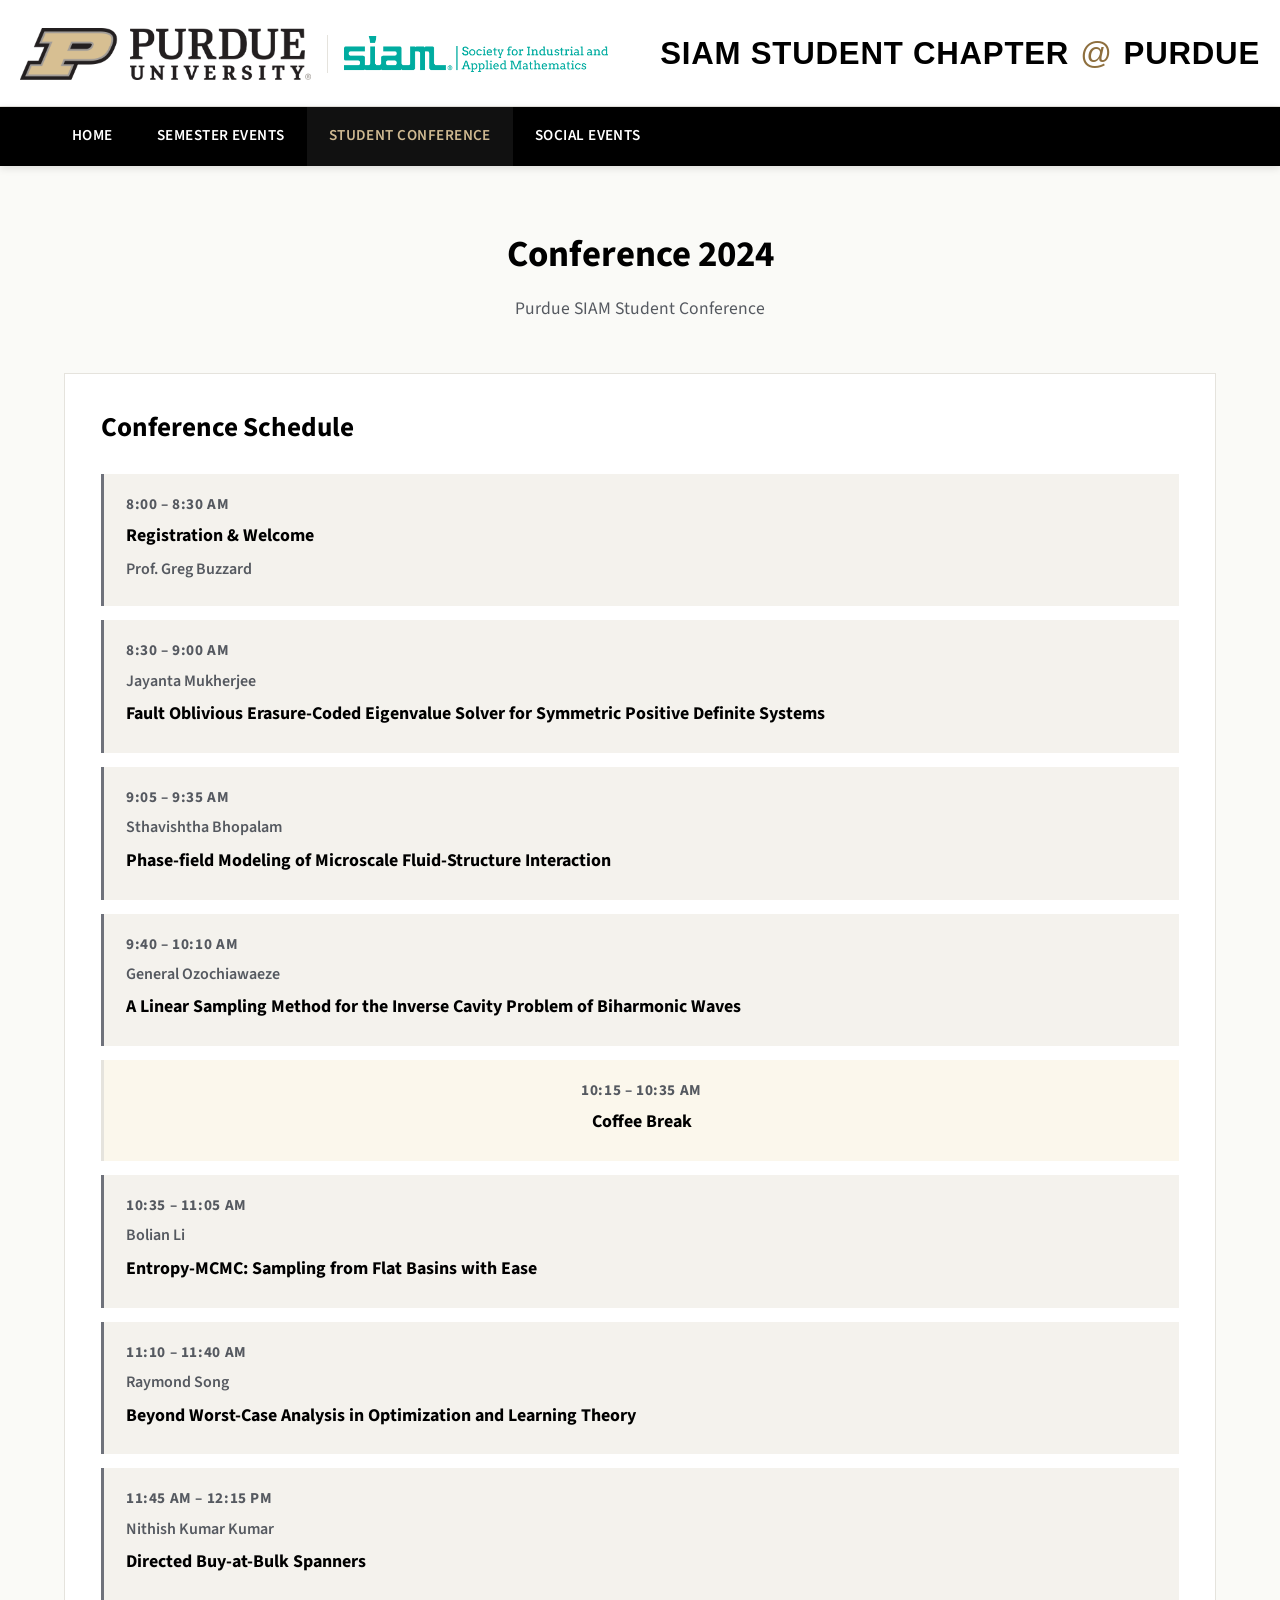
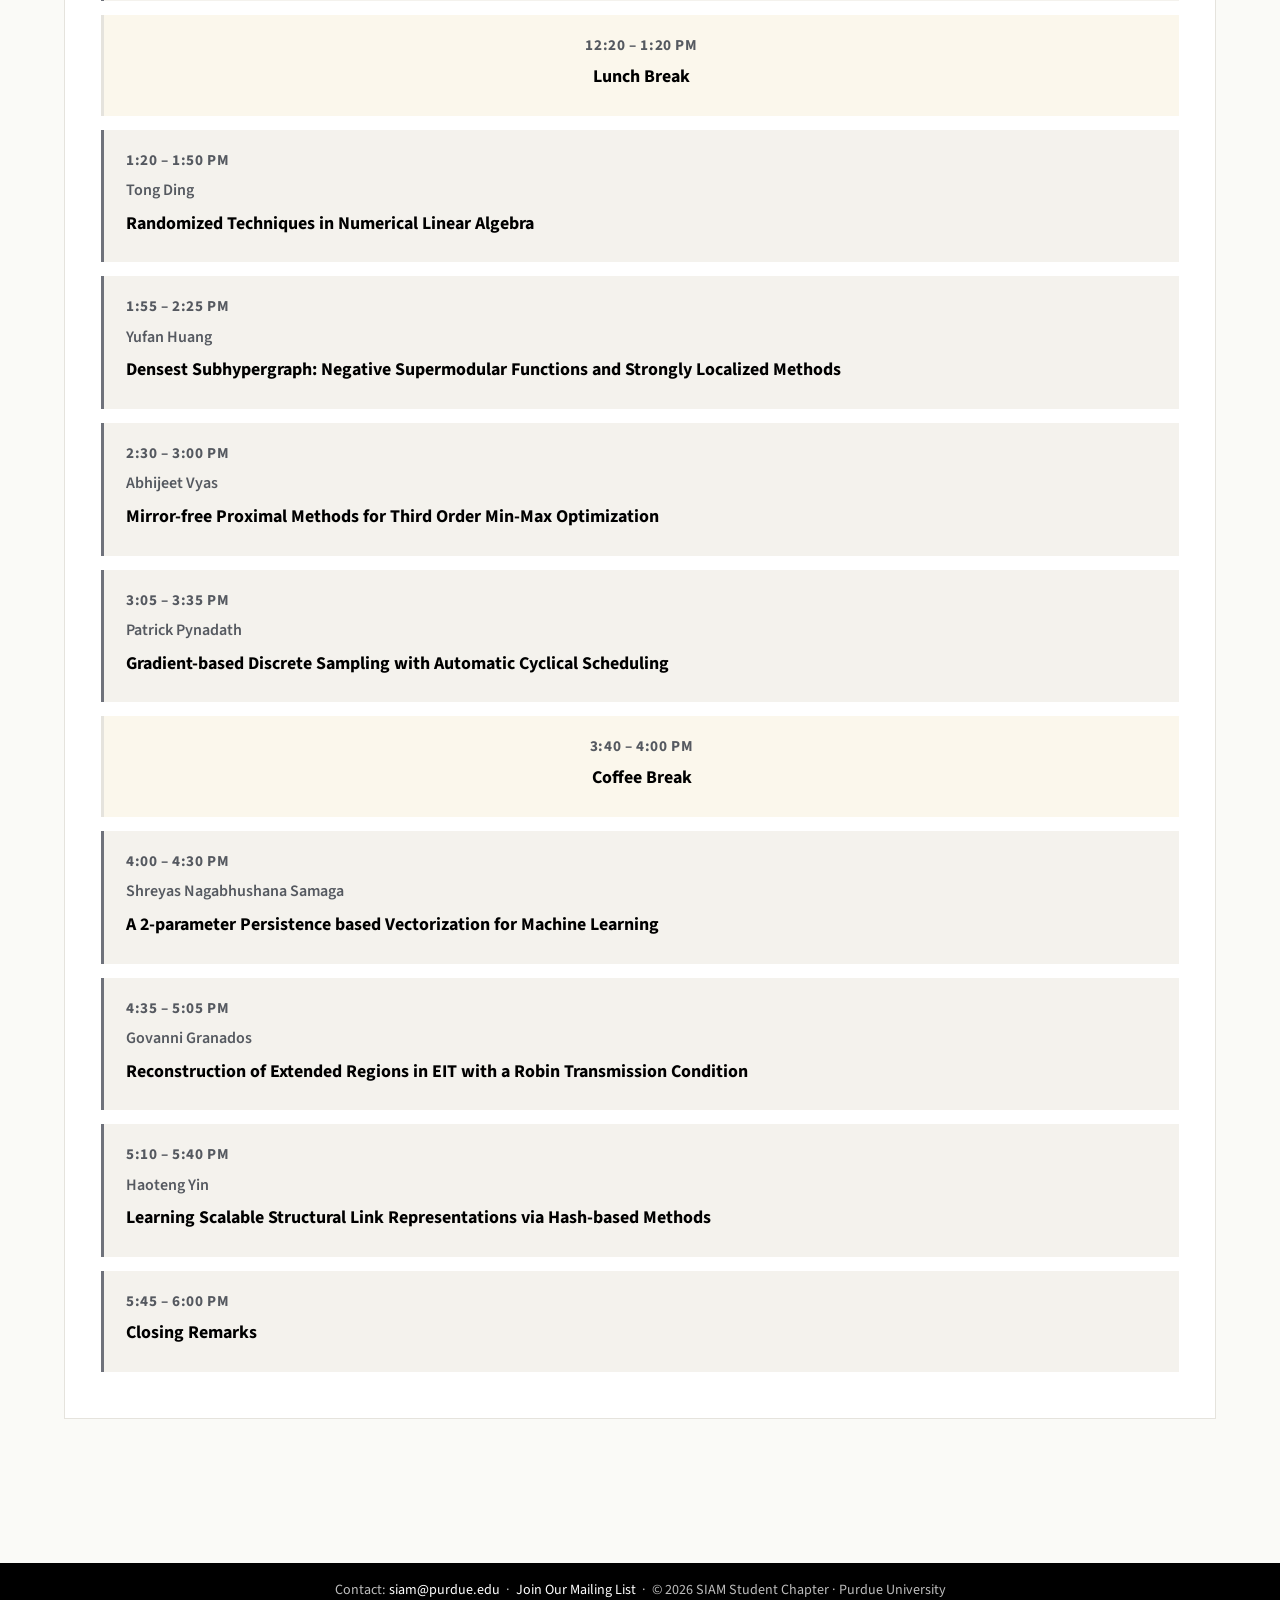
==== commit 27d510dd: "Added a link to join the mailing list." ====
--- a/conference-2024.html
+++ b/conference-2024.html
@@ -147,7 +147,7 @@
 
     <footer class="site-footer">
         <div class="footer-bottom">
-            Contact: <a href="mailto:siam@purdue.edu">siam@purdue.edu</a> &nbsp;·&nbsp; &copy; 2026 SIAM Student Chapter · Purdue University
+            Contact: <a href="mailto:siam@purdue.edu">siam@purdue.edu</a> &nbsp;·&nbsp; <a href="https://lists.purdue.edu/scripts/wa.exe?SUBED1=SIAM" target="_blank" rel="noopener">Join Our Mailing List</a> &nbsp;·&nbsp; &copy; 2026 SIAM Student Chapter · Purdue University
         </div>
     </footer>
 </body>
--- a/styles.css
+++ b/styles.css
@@ -746,6 +746,80 @@
     font-size: 0.92em;
     letter-spacing: 0.04em;
     text-transform: uppercase;
+}
+
+.intro-who .intro-cta {
+    margin-top: 18px;
+}
+.intro-who .intro-cta-note {
+    margin-top: 10px;
+    margin-bottom: 0;
+    color: var(--pu-cool);
+    font-size: 0.92em;
+}
+
+.officer-email {
+    display: inline-block;
+    margin-top: 8px;
+    color: var(--pu-gold-dark);
+    font-size: 0.9em;
+    word-break: break-all;
+    text-decoration: none;
+    border-bottom: 1px solid transparent;
+}
+.officer-email:hover {
+    border-bottom-color: var(--pu-gold-dark);
+}
+
+/* ---------- Contact ---------- */
+.contact-section {
+    margin-top: 96px;
+}
+.contact-list {
+    max-width: 520px;
+    margin: 0 auto;
+}
+.contact-row {
+    display: flex;
+    flex-wrap: wrap;
+    gap: 6px 24px;
+    align-items: baseline;
+    justify-content: space-between;
+    padding: 16px 0;
+    border-bottom: 1px solid var(--border);
+}
+.contact-row:first-child {
+    border-top: 1px solid var(--border);
+}
+.contact-row dt {
+    color: var(--pu-steel);
+    font-weight: 600;
+    font-size: 0.92em;
+    letter-spacing: 0.04em;
+    text-transform: uppercase;
+}
+.contact-row dd a {
+    color: var(--pu-gold-dark);
+    font-weight: 600;
+    word-break: break-all;
+    text-decoration: none;
+    border-bottom: 1px solid transparent;
+}
+.contact-row dd a:hover {
+    border-bottom-color: var(--pu-gold-dark);
+}
+
+/* ---------- Past Officers ---------- */
+.past-officers-section {
+    margin-top: 96px;
+}
+.past-officers-list {
+    list-style: disc;
+    margin: 0 auto;
+    padding-left: 22px;
+    max-width: 1200px;
+    color: var(--text-muted);
+    line-height: 1.9;
 }
 
 /* ---------- Event cards ---------- */
